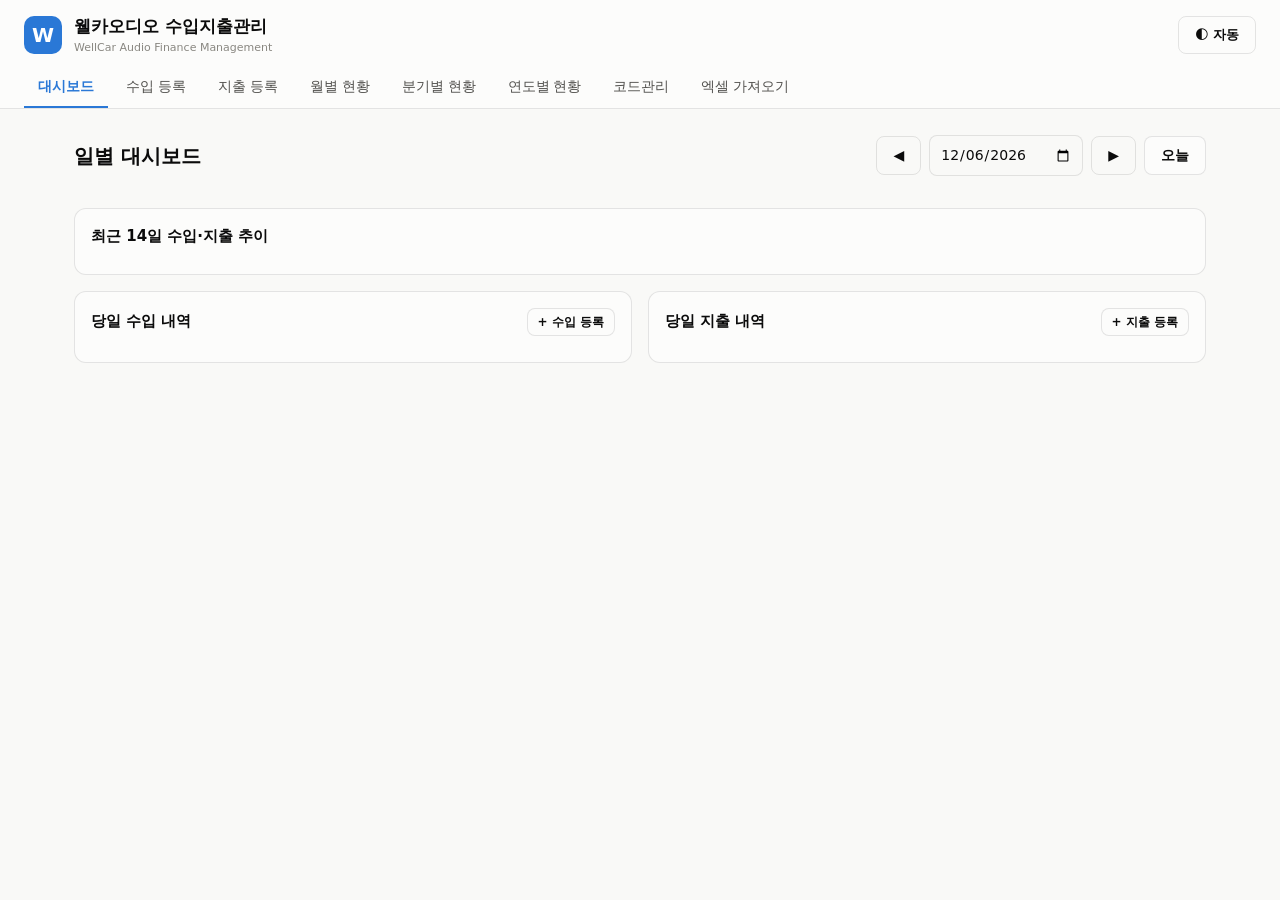
==== static/index.html @ 8e07514e "엑셀 마이그레이션 기능과 다크모드 토글 추가 - 엑셀 가져오기 탭: 기존 경영관리 엑셀(.xlsm/.xlsx) 업로드 시 매출집계/지출집계   형식 시트의 내역을 브라우저에서 직접" ====
<!DOCTYPE html>
<html lang="ko">
<head>
<meta charset="utf-8">
<meta name="viewport" content="width=device-width, initial-scale=1">
<title>웰카오디오 수입지출관리시스템</title>
<link rel="icon" href="data:image/svg+xml,%3Csvg xmlns='http://www.w3.org/2000/svg' viewBox='0 0 32 32'%3E%3Crect width='32' height='32' rx='8' fill='%232a78d6'/%3E%3Ctext x='16' y='23' font-size='19' font-weight='800' font-family='sans-serif' fill='white' text-anchor='middle'%3EW%3C/text%3E%3C/svg%3E">
<link rel="stylesheet" href="css/style.css">
</head>
<body>
<header class="topbar">
  <div class="brand">
    <span class="brand-mark">W</span>
    <div>
      <h1>웰카오디오 수입지출관리</h1>
      <p class="brand-sub">WellCar Audio Finance Management</p>
    </div>
    <button class="btn ghost theme-btn" id="themeToggle" title="화면 모드 전환">🌓 자동</button>
  </div>
  <nav class="tabs" id="mainTabs">
    <button data-view="dashboard" class="tab active">대시보드</button>
    <button data-view="income" class="tab">수입 등록</button>
    <button data-view="expense" class="tab">지출 등록</button>
    <button data-view="monthly" class="tab">월별 현황</button>
    <button data-view="quarterly" class="tab">분기별 현황</button>
    <button data-view="yearly" class="tab">연도별 현황</button>
    <button data-view="codes" class="tab">코드관리</button>
    <button data-view="import" class="tab">엑셀 가져오기</button>
  </nav>
</header>

<main id="app">

  <!-- ================= 일별 대시보드 ================= -->
  <section id="view-dashboard" class="view">
    <div class="view-head">
      <h2>일별 대시보드</h2>
      <div class="filters">
        <button class="btn ghost" id="dashPrev">◀</button>
        <input type="date" id="dashDate" class="input">
        <button class="btn ghost" id="dashNext">▶</button>
        <button class="btn" id="dashToday">오늘</button>
      </div>
    </div>

    <div class="tiles" id="dashTiles"></div>

    <div class="card">
      <div class="card-head"><h3>최근 14일 수입·지출 추이</h3></div>
      <div id="dashChart" class="chart-box"></div>
    </div>

    <div class="grid-2">
      <div class="card">
        <div class="card-head">
          <h3>당일 수입 내역 <span class="count-badge" id="dashIncCount"></span></h3>
          <button class="btn small" id="dashAddIncome">+ 수입 등록</button>
        </div>
        <div class="table-wrap" id="dashIncomeList"></div>
      </div>
      <div class="card">
        <div class="card-head">
          <h3>당일 지출 내역 <span class="count-badge" id="dashExpCount"></span></h3>
          <button class="btn small" id="dashAddExpense">+ 지출 등록</button>
        </div>
        <div class="table-wrap" id="dashExpenseList"></div>
      </div>
    </div>
  </section>

  <!-- ================= 수입 등록 ================= -->
  <section id="view-income" class="view" hidden>
    <div class="view-head"><h2 id="incomeFormTitle">수입 등록</h2></div>
    <div class="grid-form">
      <div class="card">
        <form id="incomeForm" class="entry-form">
          <input type="hidden" id="incId">
          <div class="form-grid">
            <label>영업일자 *<input type="date" id="incDate" required></label>
            <label>요일<input type="text" id="incWeekday" readonly class="ro"></label>
            <label>매출유형 *<select id="incType" required></select></label>
            <label>매출구분<select id="incCategory"></select></label>
            <label>차량제조사<select id="incManufacturer"></select></label>
            <label>제품모델<input type="text" id="incModel" placeholder="예: FCIC"></label>
            <label>거래처명<input type="text" id="incClient" list="clientList" placeholder="선택 또는 직접입력"></label>
            <label>거래통화<select id="incCurrency"></select></label>
            <label>CNY 기준환율<input type="number" id="incRate" step="0.01" value="1"></label>
            <label>수량<input type="number" id="incQty" step="1" value="1"></label>
            <label>단가<input type="number" id="incUnitPrice" step="1" value="0"></label>
            <label>매출액 (KRW)<input type="number" id="incAmount" step="1" class="ro-calc"></label>
            <label>결제유형<select id="incPayment"></select></label>
            <label>세금계산서<select id="incTaxInvoice"><option value="N">N</option><option value="Y">Y</option></select></label>
            <label>부가세<input type="number" id="incVat" step="1" class="ro-calc"></label>
            <label>순매출액<input type="number" id="incNet" step="1" readonly class="ro"></label>
            <label>계좌<select id="incAccount"></select></label>
            <label class="span-2">적요<input type="text" id="incMemo" placeholder="메모"></label>
          </div>
          <p class="form-hint">결제유형이 '카드'이거나 세금계산서 Y이면 부가세(매출액×10/110)가 자동 계산됩니다. CNY 선택 시 매출액 = 수량×단가×환율.</p>
          <div class="form-actions">
            <button type="submit" class="btn primary" id="incSubmit">등록</button>
            <button type="button" class="btn ghost" id="incReset">초기화</button>
          </div>
        </form>
      </div>
      <div class="card">
        <div class="card-head">
          <h3>최근 수입 내역</h3>
          <input type="search" id="incSearch" class="input" placeholder="거래처/적요 검색">
        </div>
        <div class="table-wrap tall" id="incomeList"></div>
      </div>
    </div>
  </section>

  <!-- ================= 지출 등록 ================= -->
  <section id="view-expense" class="view" hidden>
    <div class="view-head"><h2 id="expenseFormTitle">지출 등록</h2></div>
    <div class="grid-form">
      <div class="card">
        <form id="expenseForm" class="entry-form">
          <input type="hidden" id="expId">
          <div class="form-grid">
            <label>영업일자 *<input type="date" id="expDate" required></label>
            <label>요일<input type="text" id="expWeekday" readonly class="ro"></label>
            <label>지출유형 *<select id="expType" required></select></label>
            <label>거래품목<select id="expItem"></select></label>
            <label>결제유형<select id="expPayment"></select></label>
            <label>거래처명<input type="text" id="expClient" list="clientList" placeholder="선택 또는 직접입력"></label>
            <label>거래통화<select id="expCurrency"></select></label>
            <label>CNY 기준환율<input type="number" id="expRate" step="0.01" value="1"></label>
            <label>수량<input type="number" id="expQty" step="1" value="1"></label>
            <label>단가<input type="number" id="expUnitPrice" step="1" value="0"></label>
            <label>지출금액 (KRW)<input type="number" id="expAmount" step="1" class="ro-calc"></label>
            <label class="span-2">적요<input type="text" id="expMemo" placeholder="메모"></label>
          </div>
          <p class="form-hint">CNY 선택 시 지출금액 = 수량×단가×환율로 자동 계산됩니다.</p>
          <div class="form-actions">
            <button type="submit" class="btn primary" id="expSubmit">등록</button>
            <button type="button" class="btn ghost" id="expReset">초기화</button>
          </div>
        </form>
      </div>
      <div class="card">
        <div class="card-head">
          <h3>최근 지출 내역</h3>
          <input type="search" id="expSearch" class="input" placeholder="거래처/적요 검색">
        </div>
        <div class="table-wrap tall" id="expenseList"></div>
      </div>
    </div>
  </section>

  <!-- ================= 월별 현황 ================= -->
  <section id="view-monthly" class="view" hidden>
    <div class="view-head">
      <h2>월별 현황</h2>
      <div class="filters">
        <select id="monYear" class="input"></select>
        <select id="monMonth" class="input"></select>
      </div>
    </div>
    <div class="tiles" id="monTiles"></div>
    <div class="card">
      <div class="card-head"><h3>일자별 수입·지출</h3></div>
      <div id="monChart" class="chart-box"></div>
    </div>
    <div class="grid-2">
      <div class="card">
        <div class="card-head"><h3>매출구분별 수입</h3></div>
        <div id="monIncBreak"></div>
      </div>
      <div class="card">
        <div class="card-head"><h3>지출유형별 지출</h3></div>
        <div id="monExpBreak"></div>
      </div>
    </div>
    <div class="card">
      <div class="card-head"><h3>일자별 상세 테이블</h3></div>
      <div class="table-wrap" id="monTable"></div>
    </div>
  </section>

  <!-- ================= 분기별 현황 ================= -->
  <section id="view-quarterly" class="view" hidden>
    <div class="view-head">
      <h2>분기별 현황</h2>
      <div class="filters">
        <select id="qtrYear" class="input"></select>
        <select id="qtrQuarter" class="input">
          <option value="1">1분기 (1~3월)</option>
          <option value="2">2분기 (4~6월)</option>
          <option value="3">3분기 (7~9월)</option>
          <option value="4">4분기 (10~12월)</option>
        </select>
      </div>
    </div>
    <div class="tiles" id="qtrTiles"></div>
    <div class="card">
      <div class="card-head"><h3>월별 수입·지출</h3></div>
      <div id="qtrChart" class="chart-box"></div>
    </div>
    <div class="grid-2">
      <div class="card">
        <div class="card-head"><h3>매출구분별 수입</h3></div>
        <div id="qtrIncBreak"></div>
      </div>
      <div class="card">
        <div class="card-head"><h3>지출유형별 지출</h3></div>
        <div id="qtrExpBreak"></div>
      </div>
    </div>
    <div class="card">
      <div class="card-head"><h3>월별 상세 테이블</h3></div>
      <div class="table-wrap" id="qtrTable"></div>
    </div>
  </section>

  <!-- ================= 연도별 현황 ================= -->
  <section id="view-yearly" class="view" hidden>
    <div class="view-head">
      <h2>연도별 현황</h2>
      <div class="filters">
        <select id="yrYear" class="input"></select>
      </div>
    </div>
    <div class="tiles" id="yrTiles"></div>
    <div class="card">
      <div class="card-head"><h3>월별 수입·지출</h3></div>
      <div id="yrChart" class="chart-box"></div>
    </div>
    <div class="grid-2">
      <div class="card">
        <div class="card-head"><h3>매출구분별 수입</h3></div>
        <div id="yrIncBreak"></div>
      </div>
      <div class="card">
        <div class="card-head"><h3>거래처별 수입 TOP 10</h3></div>
        <div id="yrClientBreak"></div>
      </div>
    </div>
    <div class="card">
      <div class="card-head"><h3>월별 손익 테이블</h3></div>
      <div class="table-wrap" id="yrTable"></div>
    </div>
  </section>

  <!-- ================= 코드관리 ================= -->
  <section id="view-codes" class="view" hidden>
    <div class="view-head"><h2>코드관리</h2></div>
    <p class="form-hint">수입/지출 등록 화면의 드랍다운 항목을 관리합니다. 매출구분·거래품목은 상위 유형별로 관리됩니다.</p>
    <div id="codesArea" class="codes-grid"></div>
  </section>

  <!-- ================= 엑셀 가져오기 ================= -->
  <section id="view-import" class="view" hidden>
    <div class="view-head"><h2>엑셀 가져오기 (마이그레이션)</h2></div>
    <div class="card">
      <p class="form-hint" style="margin-top:0">
        기존에 관리하던 엑셀 경영관리 파일(<b>.xlsm / .xlsx</b>)을 업로드하면
        <b>매출집계</b>·<b>지출집계</b> 시트의 내역을 읽어 DB로 이관합니다.
        같은 파일을 다시 올려도 이미 등록된 내역은 건너뛰므로 안심하고 재실행할 수 있습니다.
        파일에 새로 등장하는 매출구분·거래품목·거래처 등의 코드는 코드관리에 자동 추가됩니다.
      </p>
      <div class="import-drop" id="importDrop">
        <input type="file" id="importFile" accept=".xlsx,.xlsm" hidden>
        <p><b>여기에 엑셀 파일을 끌어다 놓거나</b></p>
        <button class="btn primary" id="importBrowse">파일 선택</button>
        <p class="form-hint" id="importFileName"></p>
      </div>
      <div id="importPreview" hidden>
        <h3>파일 분석 결과</h3>
        <div id="importSummary"></div>
        <div class="form-actions">
          <button class="btn primary" id="importCommit">DB에 저장 (마이그레이션 실행)</button>
          <button class="btn ghost" id="importCancel">취소</button>
        </div>
      </div>
      <div id="importResult" hidden></div>
    </div>
  </section>

</main>

<datalist id="clientList"></datalist>
<div id="tooltip" class="tooltip" hidden></div>
<div id="toast" class="toast" hidden></div>

<script src="js/xlsx_import.js"></script>
<script src="js/charts.js"></script>
<script src="js/app.js"></script>
</body>
</html>
---- static/css/style.css ----
/* 웰카오디오 수입지출관리시스템 */
:root {
  color-scheme: light;
  --surface-1: #fcfcfb;
  --page: #f9f9f7;
  --text-primary: #0b0b0b;
  --text-secondary: #52514e;
  --text-muted: #898781;
  --grid-line: #e1e0d9;
  --baseline: #c3c2b7;
  --border: rgba(11, 11, 11, 0.10);
  --series-income: #2a78d6;   /* 수입: blue (slot 1) */
  --series-expense: #eb6834;  /* 지출: orange (slot 6) */
  --series-profit: #008300;   /* 순익: green (slot 2) */
  --delta-good: #006300;
  --delta-bad: #d03b3b;
  --accent: #2a78d6;
  --accent-soft: rgba(42, 120, 214, 0.10);
}
@media (prefers-color-scheme: dark) {
  :root:where(:not([data-theme="light"])) {
    color-scheme: dark;
    --surface-1: #1a1a19;
    --page: #0d0d0d;
    --text-primary: #ffffff;
    --text-secondary: #c3c2b7;
    --text-muted: #898781;
    --grid-line: #2c2c2a;
    --baseline: #383835;
    --border: rgba(255, 255, 255, 0.10);
    --series-income: #3987e5;
    --series-expense: #d95926;
    --series-profit: #008300;
    --delta-good: #0ca30c;
    --delta-bad: #e66767;
    --accent: #3987e5;
    --accent-soft: rgba(57, 135, 229, 0.16);
  }
}
/* 수동 다크 모드 (토글 버튼) — OS 설정과 무관하게 우선 적용 */
:root[data-theme="dark"] {
  color-scheme: dark;
  --surface-1: #1a1a19;
  --page: #0d0d0d;
  --text-primary: #ffffff;
  --text-secondary: #c3c2b7;
  --text-muted: #898781;
  --grid-line: #2c2c2a;
  --baseline: #383835;
  --border: rgba(255, 255, 255, 0.10);
  --series-income: #3987e5;
  --series-expense: #d95926;
  --series-profit: #008300;
  --delta-good: #0ca30c;
  --delta-bad: #e66767;
  --accent: #3987e5;
  --accent-soft: rgba(57, 135, 229, 0.16);
}

* { box-sizing: border-box; }
html, body { margin: 0; padding: 0; }
body {
  font-family: system-ui, -apple-system, "Segoe UI", "Malgun Gothic", sans-serif;
  background: var(--page);
  color: var(--text-primary);
  font-size: 14px;
  line-height: 1.5;
}

/* ---------------- top bar ---------------- */
.topbar {
  background: var(--surface-1);
  border-bottom: 1px solid var(--border);
  padding: 14px 24px 0;
  position: sticky; top: 0; z-index: 20;
}
.brand { display: flex; align-items: center; gap: 12px; margin-bottom: 12px; }
.brand-mark {
  width: 38px; height: 38px; border-radius: 10px;
  background: var(--accent); color: #fff;
  display: flex; align-items: center; justify-content: center;
  font-weight: 800; font-size: 20px;
}
.brand h1 { font-size: 17px; margin: 0; }
.brand-sub { margin: 0; font-size: 11px; color: var(--text-muted); }
.tabs { display: flex; gap: 4px; flex-wrap: wrap; }
.tab {
  border: none; background: none; padding: 10px 14px;
  font-size: 14px; color: var(--text-secondary); cursor: pointer;
  border-bottom: 2px solid transparent; font-weight: 500;
}
.tab:hover { color: var(--text-primary); background: var(--accent-soft); border-radius: 8px 8px 0 0; }
.tab.active { color: var(--accent); border-bottom-color: var(--accent); font-weight: 700; }

main { max-width: 1180px; margin: 0 auto; padding: 20px 24px 60px; }
.view-head {
  display: flex; justify-content: space-between; align-items: center;
  flex-wrap: wrap; gap: 10px; margin: 6px 0 16px;
}
.view-head h2 { margin: 0; font-size: 20px; }
.filters { display: flex; gap: 8px; align-items: center; flex-wrap: wrap; }

/* ---------------- cards, tiles ---------------- */
.card {
  background: var(--surface-1); border: 1px solid var(--border);
  border-radius: 12px; padding: 16px; margin-bottom: 16px;
}
.card-head {
  display: flex; justify-content: space-between; align-items: center;
  gap: 10px; margin-bottom: 10px; flex-wrap: wrap;
}
.card-head h3 { margin: 0; font-size: 15px; }
.count-badge { font-size: 12px; color: var(--text-muted); font-weight: 400; }

.tiles {
  display: grid; grid-template-columns: repeat(auto-fill, minmax(170px, 1fr));
  gap: 10px; margin-bottom: 16px;
}
.tile {
  background: var(--surface-1); border: 1px solid var(--border);
  border-radius: 12px; padding: 12px 14px;
}
.tile .t-label { font-size: 12px; color: var(--text-secondary); margin-bottom: 4px; }
.tile .t-value { font-size: 20px; font-weight: 700; }
.tile .t-sub { font-size: 12px; color: var(--text-muted); margin-top: 2px; }
.tile .t-sub .up { color: var(--delta-good); font-weight: 600; }
.tile .t-sub .down { color: var(--delta-bad); font-weight: 600; }
.tile.acc-income { border-top: 3px solid var(--series-income); }
.tile.acc-expense { border-top: 3px solid var(--series-expense); }
.tile.acc-profit { border-top: 3px solid var(--series-profit); }

.grid-2 { display: grid; grid-template-columns: 1fr 1fr; gap: 16px; }
.grid-form { display: grid; grid-template-columns: 5fr 4fr; gap: 16px; align-items: start; }
@media (max-width: 900px) { .grid-2, .grid-form { grid-template-columns: 1fr; } }

/* ---------------- forms ---------------- */
.form-grid { display: grid; grid-template-columns: 1fr 1fr; gap: 10px 14px; }
.form-grid label { display: flex; flex-direction: column; gap: 4px; font-size: 12px; color: var(--text-secondary); font-weight: 600; }
.form-grid .span-2 { grid-column: span 2; }
.form-grid input, .form-grid select, .input {
  font: inherit; padding: 8px 10px; border: 1px solid var(--border);
  border-radius: 8px; background: var(--page); color: var(--text-primary);
  min-width: 0;
}
.form-grid input:focus, .form-grid select:focus, .input:focus {
  outline: 2px solid var(--accent); outline-offset: -1px;
}
.form-grid input.ro { background: var(--grid-line); color: var(--text-secondary); }
.form-hint { font-size: 12px; color: var(--text-muted); margin: 10px 0; }
.form-actions { display: flex; gap: 8px; margin-top: 8px; }

.btn {
  font: inherit; padding: 8px 16px; border-radius: 8px; cursor: pointer;
  border: 1px solid var(--border); background: var(--surface-1); color: var(--text-primary);
  font-weight: 600;
}
.btn:hover { background: var(--accent-soft); }
.btn.primary { background: var(--accent); border-color: var(--accent); color: #fff; }
.btn.primary:hover { filter: brightness(1.08); }
.btn.ghost { background: none; }
.btn.small { padding: 4px 10px; font-size: 12px; }
.btn.danger-text { color: var(--delta-bad); }

/* ---------------- tables ---------------- */
.table-wrap { overflow-x: auto; }
.table-wrap.tall { max-height: 620px; overflow-y: auto; }
table.data {
  width: 100%; border-collapse: collapse; font-size: 13px;
}
table.data th {
  text-align: left; font-size: 12px; color: var(--text-muted); font-weight: 600;
  padding: 6px 8px; border-bottom: 1px solid var(--baseline);
  position: sticky; top: 0; background: var(--surface-1); white-space: nowrap;
}
table.data td { padding: 6px 8px; border-bottom: 1px solid var(--grid-line); white-space: nowrap; }
table.data td.num, table.data th.num { text-align: right; font-variant-numeric: tabular-nums; }
table.data tr.total-row td { font-weight: 700; border-top: 2px solid var(--baseline); }
table.data td.pos { color: var(--delta-good); }
table.data td.neg { color: var(--delta-bad); }
.empty-msg { color: var(--text-muted); text-align: center; padding: 24px 0; font-size: 13px; }
.row-actions { display: flex; gap: 4px; }
.icon-btn {
  border: none; background: none; cursor: pointer; font-size: 12px;
  color: var(--text-secondary); padding: 2px 6px; border-radius: 6px;
}
.icon-btn:hover { background: var(--accent-soft); color: var(--accent); }
.icon-btn.del:hover { color: var(--delta-bad); background: rgba(208, 59, 59, 0.10); }

/* ---------------- charts ---------------- */
.chart-box { width: 100%; }
.chart-box svg { display: block; width: 100%; height: auto; }
.legend { display: flex; gap: 16px; margin: 4px 0 8px; font-size: 12px; color: var(--text-secondary); }
.legend .key { display: inline-flex; align-items: center; gap: 6px; }
.legend .swatch { width: 10px; height: 10px; border-radius: 3px; display: inline-block; }

.tooltip {
  position: fixed; z-index: 50; pointer-events: none;
  background: var(--surface-1); border: 1px solid var(--border);
  border-radius: 8px; padding: 8px 10px; font-size: 12px;
  box-shadow: 0 4px 14px rgba(0,0,0,0.18); min-width: 130px;
}
.tooltip .tt-title { font-weight: 700; margin-bottom: 4px; }
.tooltip .tt-row { display: flex; justify-content: space-between; gap: 12px; }
.tooltip .tt-row .v { font-variant-numeric: tabular-nums; font-weight: 600; }

/* breakdown horizontal bars */
.hbar-row { display: grid; grid-template-columns: 110px 1fr 90px; gap: 8px; align-items: center; padding: 3px 0; font-size: 13px; }
.hbar-row .hb-name { overflow: hidden; text-overflow: ellipsis; white-space: nowrap; color: var(--text-secondary); }
.hbar-row .hb-track { display: block; background: var(--grid-line); border-radius: 4px; height: 14px; overflow: hidden; }
.hbar-row .hb-fill { display: block; height: 100%; border-radius: 4px 0 0 4px; min-width: 2px; }
.hbar-row .hb-val { text-align: right; font-variant-numeric: tabular-nums; }

/* ---------------- codes ---------------- */
.codes-grid { display: grid; grid-template-columns: repeat(auto-fill, minmax(320px, 1fr)); gap: 16px; }
.code-card h3 { margin: 0 0 4px; font-size: 14px; }
.code-card .code-sub { font-size: 12px; color: var(--text-muted); margin-bottom: 8px; }
.code-list { display: flex; flex-wrap: wrap; gap: 6px; margin-bottom: 10px; }
.code-chip {
  display: inline-flex; align-items: center; gap: 4px;
  background: var(--accent-soft); border-radius: 14px; padding: 3px 6px 3px 10px; font-size: 12px;
}
.code-chip button { border: none; background: none; cursor: pointer; color: var(--text-muted); font-size: 12px; padding: 0 4px; }
.code-chip button:hover { color: var(--delta-bad); }
.code-add { display: flex; gap: 6px; }
.code-add input, .code-add select { flex: 1; }
.code-parent-block { margin-bottom: 12px; padding-bottom: 8px; border-bottom: 1px dashed var(--grid-line); }
.code-parent-block:last-child { border-bottom: none; }
.code-parent-label { font-size: 12px; font-weight: 700; color: var(--text-secondary); margin-bottom: 4px; }

/* ---------------- theme toggle ---------------- */
.brand { position: relative; }
.theme-btn { margin-left: auto; font-size: 13px; white-space: nowrap; }
.topbar .brand { justify-content: flex-start; }
.brand > div { margin-right: auto; }

/* ---------------- excel import ---------------- */
.import-drop {
  border: 2px dashed var(--baseline); border-radius: 12px;
  padding: 28px; text-align: center; margin: 12px 0;
  transition: border-color .15s, background .15s;
}
.import-drop.dragover { border-color: var(--accent); background: var(--accent-soft); }
.import-drop p { margin: 6px 0; }
.import-stats { display: flex; gap: 16px; flex-wrap: wrap; margin: 10px 0; }
.import-stat {
  background: var(--page); border: 1px solid var(--border); border-radius: 10px;
  padding: 8px 14px; font-size: 13px;
}
.import-stat b { font-size: 16px; }
.import-result-box {
  background: var(--accent-soft); border: 1px solid var(--border); border-radius: 10px;
  padding: 12px 16px; margin-top: 12px; font-size: 13px;
}

/* ---------------- toast ---------------- */
.toast {
  position: fixed; bottom: 24px; left: 50%; transform: translateX(-50%);
  background: var(--text-primary); color: var(--page);
  padding: 10px 20px; border-radius: 10px; font-size: 13px; z-index: 100;
  box-shadow: 0 6px 18px rgba(0,0,0,0.25);
}
.toast.error { background: var(--delta-bad); color: #fff; }
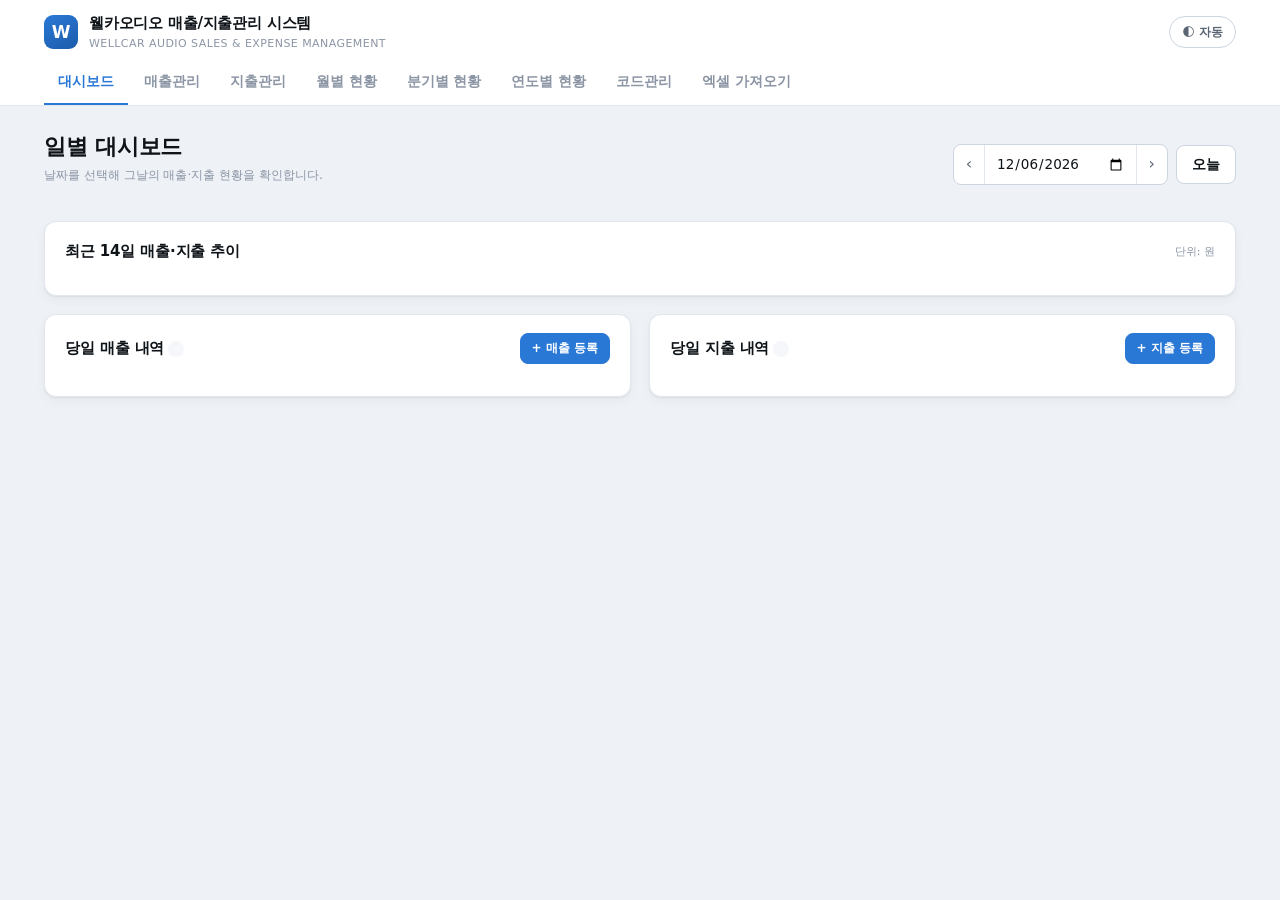
==== commit af7dbdbd: "용어를 매출/지출로 통일하고 UI/UX 전면 정리 - 시스템 이름을 '웰카오디오 매출/지출관리 시스템'으로 변경 - 탭 '수입 등록'→'매출관리', '지출 등록'→'지출관리'로 변" ====
--- a/static/index.html
+++ b/static/index.html
@@ -3,24 +3,26 @@
 <head>
 <meta charset="utf-8">
 <meta name="viewport" content="width=device-width, initial-scale=1">
-<title>웰카오디오 수입지출관리시스템</title>
+<title>웰카오디오 매출/지출관리 시스템</title>
 <link rel="icon" href="data:image/svg+xml,%3Csvg xmlns='http://www.w3.org/2000/svg' viewBox='0 0 32 32'%3E%3Crect width='32' height='32' rx='8' fill='%232a78d6'/%3E%3Ctext x='16' y='23' font-size='19' font-weight='800' font-family='sans-serif' fill='white' text-anchor='middle'%3EW%3C/text%3E%3C/svg%3E">
 <link rel="stylesheet" href="css/style.css">
 </head>
 <body>
 <header class="topbar">
-  <div class="brand">
-    <span class="brand-mark">W</span>
-    <div>
-      <h1>웰카오디오 수입지출관리</h1>
-      <p class="brand-sub">WellCar Audio Finance Management</p>
-    </div>
-    <button class="btn ghost theme-btn" id="themeToggle" title="화면 모드 전환">🌓 자동</button>
+  <div class="topbar-inner">
+    <div class="brand">
+      <span class="brand-mark">W</span>
+      <span class="brand-text">
+        <span class="brand-name">웰카오디오 매출/지출관리 시스템</span>
+        <span class="brand-sub">WellCar Audio Sales &amp; Expense Management</span>
+      </span>
+    </div>
+    <button class="theme-btn" id="themeToggle" title="화면 모드 전환" aria-label="화면 모드 전환">🌓 자동</button>
   </div>
-  <nav class="tabs" id="mainTabs">
+  <nav class="tabs" id="mainTabs" aria-label="주요 메뉴">
     <button data-view="dashboard" class="tab active">대시보드</button>
-    <button data-view="income" class="tab">수입 등록</button>
-    <button data-view="expense" class="tab">지출 등록</button>
+    <button data-view="income" class="tab">매출관리</button>
+    <button data-view="expense" class="tab">지출관리</button>
     <button data-view="monthly" class="tab">월별 현황</button>
     <button data-view="quarterly" class="tab">분기별 현황</button>
     <button data-view="yearly" class="tab">연도별 현황</button>
@@ -34,68 +36,106 @@
   <!-- ================= 일별 대시보드 ================= -->
   <section id="view-dashboard" class="view">
     <div class="view-head">
-      <h2>일별 대시보드</h2>
+      <div class="view-title">
+        <h2>일별 대시보드</h2>
+        <p class="view-sub" id="dashSubtitle">날짜를 선택해 그날의 매출·지출 현황을 확인합니다.</p>
+      </div>
       <div class="filters">
-        <button class="btn ghost" id="dashPrev">◀</button>
-        <input type="date" id="dashDate" class="input">
-        <button class="btn ghost" id="dashNext">▶</button>
+        <div class="date-stepper">
+          <button class="step-btn" id="dashPrev" aria-label="이전 날짜">‹</button>
+          <input type="date" id="dashDate" class="input" aria-label="조회 날짜">
+          <button class="step-btn" id="dashNext" aria-label="다음 날짜">›</button>
+        </div>
         <button class="btn" id="dashToday">오늘</button>
       </div>
     </div>
 
-    <div class="tiles" id="dashTiles"></div>
-
-    <div class="card">
-      <div class="card-head"><h3>최근 14일 수입·지출 추이</h3></div>
+    <div id="dashTiles"></div>
+
+    <div class="card">
+      <div class="card-head">
+        <h3>최근 14일 매출·지출 추이</h3>
+        <span class="card-meta">단위: 원</span>
+      </div>
       <div id="dashChart" class="chart-box"></div>
     </div>
 
     <div class="grid-2">
       <div class="card">
         <div class="card-head">
-          <h3>당일 수입 내역 <span class="count-badge" id="dashIncCount"></span></h3>
-          <button class="btn small" id="dashAddIncome">+ 수입 등록</button>
+          <h3>당일 매출 내역 <span class="count-badge" id="dashIncCount"></span></h3>
+          <button class="btn small primary" id="dashAddIncome">+ 매출 등록</button>
         </div>
         <div class="table-wrap" id="dashIncomeList"></div>
       </div>
       <div class="card">
         <div class="card-head">
           <h3>당일 지출 내역 <span class="count-badge" id="dashExpCount"></span></h3>
-          <button class="btn small" id="dashAddExpense">+ 지출 등록</button>
+          <button class="btn small primary" id="dashAddExpense">+ 지출 등록</button>
         </div>
         <div class="table-wrap" id="dashExpenseList"></div>
       </div>
     </div>
   </section>
 
-  <!-- ================= 수입 등록 ================= -->
+  <!-- ================= 매출관리 ================= -->
   <section id="view-income" class="view" hidden>
-    <div class="view-head"><h2 id="incomeFormTitle">수입 등록</h2></div>
+    <div class="view-head">
+      <div class="view-title">
+        <h2>매출관리</h2>
+        <p class="view-sub">매출을 건별로 등록하고 최근 내역을 확인·수정합니다.</p>
+      </div>
+    </div>
     <div class="grid-form">
       <div class="card">
+        <div class="card-head"><h3 id="incomeFormTitle">매출 등록</h3></div>
         <form id="incomeForm" class="entry-form">
           <input type="hidden" id="incId">
-          <div class="form-grid">
-            <label>영업일자 *<input type="date" id="incDate" required></label>
-            <label>요일<input type="text" id="incWeekday" readonly class="ro"></label>
-            <label>매출유형 *<select id="incType" required></select></label>
-            <label>매출구분<select id="incCategory"></select></label>
-            <label>차량제조사<select id="incManufacturer"></select></label>
-            <label>제품모델<input type="text" id="incModel" placeholder="예: FCIC"></label>
-            <label>거래처명<input type="text" id="incClient" list="clientList" placeholder="선택 또는 직접입력"></label>
-            <label>거래통화<select id="incCurrency"></select></label>
-            <label>CNY 기준환율<input type="number" id="incRate" step="0.01" value="1"></label>
-            <label>수량<input type="number" id="incQty" step="1" value="1"></label>
-            <label>단가<input type="number" id="incUnitPrice" step="1" value="0"></label>
-            <label>매출액 (KRW)<input type="number" id="incAmount" step="1" class="ro-calc"></label>
-            <label>결제유형<select id="incPayment"></select></label>
-            <label>세금계산서<select id="incTaxInvoice"><option value="N">N</option><option value="Y">Y</option></select></label>
-            <label>부가세<input type="number" id="incVat" step="1" class="ro-calc"></label>
-            <label>순매출액<input type="number" id="incNet" step="1" readonly class="ro"></label>
-            <label>계좌<select id="incAccount"></select></label>
-            <label class="span-2">적요<input type="text" id="incMemo" placeholder="메모"></label>
-          </div>
-          <p class="form-hint">결제유형이 '카드'이거나 세금계산서 Y이면 부가세(매출액×10/110)가 자동 계산됩니다. CNY 선택 시 매출액 = 수량×단가×환율.</p>
+
+          <fieldset class="form-section">
+            <legend>거래 정보</legend>
+            <div class="form-grid">
+              <label><span class="lbl">영업일자 <em>*</em></span><input type="date" id="incDate" required></label>
+              <label><span class="lbl">요일</span><input type="text" id="incWeekday" readonly class="ro" tabindex="-1"></label>
+              <label><span class="lbl">매출유형 <em>*</em></span><select id="incType" required></select></label>
+              <label><span class="lbl">매출구분</span><select id="incCategory"></select></label>
+              <label><span class="lbl">차량제조사</span><select id="incManufacturer"></select></label>
+              <label><span class="lbl">제품모델</span><input type="text" id="incModel" placeholder="예: FCIC"></label>
+              <label class="span-2"><span class="lbl">거래처명</span><input type="text" id="incClient" list="clientList" placeholder="선택하거나 직접 입력"></label>
+            </div>
+          </fieldset>
+
+          <fieldset class="form-section">
+            <legend>금액</legend>
+            <div class="form-grid">
+              <label><span class="lbl">거래통화</span><select id="incCurrency"></select></label>
+              <label><span class="lbl">CNY 기준환율</span><input type="number" id="incRate" step="0.01" value="1"></label>
+              <label><span class="lbl">수량</span><input type="number" id="incQty" step="1" value="1"></label>
+              <label><span class="lbl">단가</span><input type="number" id="incUnitPrice" step="1" value="0"></label>
+              <label class="span-2 field-strong"><span class="lbl">매출액 (KRW) <em>*</em></span><input type="number" id="incAmount" step="1"></label>
+            </div>
+            <p class="form-hint">CNY 선택 시 <b>매출액 = 수량 × 단가 × 기준환율</b>로 자동 계산됩니다.</p>
+          </fieldset>
+
+          <fieldset class="form-section">
+            <legend>결제 · 정산</legend>
+            <div class="form-grid">
+              <label><span class="lbl">결제유형</span><select id="incPayment"></select></label>
+              <label><span class="lbl">세금계산서</span><select id="incTaxInvoice"><option value="N">N</option><option value="Y">Y</option></select></label>
+              <label><span class="lbl">부가세</span><input type="number" id="incVat" step="1"></label>
+              <label><span class="lbl">순매출액</span><input type="number" id="incNet" step="1" readonly class="ro" tabindex="-1"></label>
+              <label class="span-2"><span class="lbl">계좌</span><select id="incAccount"></select></label>
+            </div>
+            <p class="form-hint">결제유형이 <b>카드</b>이거나 세금계산서가 <b>Y</b>이면 부가세(매출액 × 10/110)가 자동 계산됩니다.</p>
+          </fieldset>
+
+          <fieldset class="form-section">
+            <legend>메모</legend>
+            <div class="form-grid">
+              <label class="span-2"><span class="lbl">적요</span><input type="text" id="incMemo" placeholder="차종, 작업 내용 등"></label>
+            </div>
+          </fieldset>
+
           <div class="form-actions">
             <button type="submit" class="btn primary" id="incSubmit">등록</button>
             <button type="button" class="btn ghost" id="incReset">초기화</button>
@@ -104,36 +144,59 @@
       </div>
       <div class="card">
         <div class="card-head">
-          <h3>최근 수입 내역</h3>
-          <input type="search" id="incSearch" class="input" placeholder="거래처/적요 검색">
+          <h3>최근 매출 내역</h3>
+          <input type="search" id="incSearch" class="input" placeholder="거래처 · 적요 검색">
         </div>
         <div class="table-wrap tall" id="incomeList"></div>
       </div>
     </div>
   </section>
 
-  <!-- ================= 지출 등록 ================= -->
+  <!-- ================= 지출관리 ================= -->
   <section id="view-expense" class="view" hidden>
-    <div class="view-head"><h2 id="expenseFormTitle">지출 등록</h2></div>
+    <div class="view-head">
+      <div class="view-title">
+        <h2>지출관리</h2>
+        <p class="view-sub">지출을 건별로 등록하고 최근 내역을 확인·수정합니다.</p>
+      </div>
+    </div>
     <div class="grid-form">
       <div class="card">
+        <div class="card-head"><h3 id="expenseFormTitle">지출 등록</h3></div>
         <form id="expenseForm" class="entry-form">
           <input type="hidden" id="expId">
-          <div class="form-grid">
-            <label>영업일자 *<input type="date" id="expDate" required></label>
-            <label>요일<input type="text" id="expWeekday" readonly class="ro"></label>
-            <label>지출유형 *<select id="expType" required></select></label>
-            <label>거래품목<select id="expItem"></select></label>
-            <label>결제유형<select id="expPayment"></select></label>
-            <label>거래처명<input type="text" id="expClient" list="clientList" placeholder="선택 또는 직접입력"></label>
-            <label>거래통화<select id="expCurrency"></select></label>
-            <label>CNY 기준환율<input type="number" id="expRate" step="0.01" value="1"></label>
-            <label>수량<input type="number" id="expQty" step="1" value="1"></label>
-            <label>단가<input type="number" id="expUnitPrice" step="1" value="0"></label>
-            <label>지출금액 (KRW)<input type="number" id="expAmount" step="1" class="ro-calc"></label>
-            <label class="span-2">적요<input type="text" id="expMemo" placeholder="메모"></label>
-          </div>
-          <p class="form-hint">CNY 선택 시 지출금액 = 수량×단가×환율로 자동 계산됩니다.</p>
+
+          <fieldset class="form-section">
+            <legend>거래 정보</legend>
+            <div class="form-grid">
+              <label><span class="lbl">영업일자 <em>*</em></span><input type="date" id="expDate" required></label>
+              <label><span class="lbl">요일</span><input type="text" id="expWeekday" readonly class="ro" tabindex="-1"></label>
+              <label><span class="lbl">지출유형 <em>*</em></span><select id="expType" required></select></label>
+              <label><span class="lbl">거래품목</span><select id="expItem"></select></label>
+              <label><span class="lbl">결제유형</span><select id="expPayment"></select></label>
+              <label><span class="lbl">거래처명</span><input type="text" id="expClient" list="clientList" placeholder="선택하거나 직접 입력"></label>
+            </div>
+          </fieldset>
+
+          <fieldset class="form-section">
+            <legend>금액</legend>
+            <div class="form-grid">
+              <label><span class="lbl">거래통화</span><select id="expCurrency"></select></label>
+              <label><span class="lbl">CNY 기준환율</span><input type="number" id="expRate" step="0.01" value="1"></label>
+              <label><span class="lbl">수량</span><input type="number" id="expQty" step="1" value="1"></label>
+              <label><span class="lbl">단가</span><input type="number" id="expUnitPrice" step="1" value="0"></label>
+              <label class="span-2 field-strong"><span class="lbl">지출금액 (KRW) <em>*</em></span><input type="number" id="expAmount" step="1"></label>
+            </div>
+            <p class="form-hint">CNY 선택 시 <b>지출금액 = 수량 × 단가 × 기준환율</b>로 자동 계산됩니다.</p>
+          </fieldset>
+
+          <fieldset class="form-section">
+            <legend>메모</legend>
+            <div class="form-grid">
+              <label class="span-2"><span class="lbl">적요</span><input type="text" id="expMemo" placeholder="용도, 비고 등"></label>
+            </div>
+          </fieldset>
+
           <div class="form-actions">
             <button type="submit" class="btn primary" id="expSubmit">등록</button>
             <button type="button" class="btn ghost" id="expReset">초기화</button>
@@ -143,7 +206,7 @@
       <div class="card">
         <div class="card-head">
           <h3>최근 지출 내역</h3>
-          <input type="search" id="expSearch" class="input" placeholder="거래처/적요 검색">
+          <input type="search" id="expSearch" class="input" placeholder="거래처 · 적요 검색">
         </div>
         <div class="table-wrap tall" id="expenseList"></div>
       </div>
@@ -153,20 +216,26 @@
   <!-- ================= 월별 현황 ================= -->
   <section id="view-monthly" class="view" hidden>
     <div class="view-head">
-      <h2>월별 현황</h2>
+      <div class="view-title">
+        <h2>월별 현황</h2>
+        <p class="view-sub">선택한 달의 일자별 매출·지출과 구성 분석입니다.</p>
+      </div>
       <div class="filters">
-        <select id="monYear" class="input"></select>
-        <select id="monMonth" class="input"></select>
-      </div>
-    </div>
-    <div class="tiles" id="monTiles"></div>
-    <div class="card">
-      <div class="card-head"><h3>일자별 수입·지출</h3></div>
+        <select id="monYear" class="input" aria-label="연도"></select>
+        <select id="monMonth" class="input" aria-label="월"></select>
+      </div>
+    </div>
+    <div id="monTiles"></div>
+    <div class="card">
+      <div class="card-head">
+        <h3>일자별 매출·지출</h3>
+        <span class="card-meta">단위: 원</span>
+      </div>
       <div id="monChart" class="chart-box"></div>
     </div>
     <div class="grid-2">
       <div class="card">
-        <div class="card-head"><h3>매출구분별 수입</h3></div>
+        <div class="card-head"><h3>매출구분별 매출</h3></div>
         <div id="monIncBreak"></div>
       </div>
       <div class="card">
@@ -175,7 +244,7 @@
       </div>
     </div>
     <div class="card">
-      <div class="card-head"><h3>일자별 상세 테이블</h3></div>
+      <div class="card-head"><h3>일자별 상세</h3></div>
       <div class="table-wrap" id="monTable"></div>
     </div>
   </section>
@@ -183,10 +252,13 @@
   <!-- ================= 분기별 현황 ================= -->
   <section id="view-quarterly" class="view" hidden>
     <div class="view-head">
-      <h2>분기별 현황</h2>
+      <div class="view-title">
+        <h2>분기별 현황</h2>
+        <p class="view-sub">분기 내 월별 실적과 전분기 대비 증감입니다.</p>
+      </div>
       <div class="filters">
-        <select id="qtrYear" class="input"></select>
-        <select id="qtrQuarter" class="input">
+        <select id="qtrYear" class="input" aria-label="연도"></select>
+        <select id="qtrQuarter" class="input" aria-label="분기">
           <option value="1">1분기 (1~3월)</option>
           <option value="2">2분기 (4~6월)</option>
           <option value="3">3분기 (7~9월)</option>
@@ -194,14 +266,17 @@
         </select>
       </div>
     </div>
-    <div class="tiles" id="qtrTiles"></div>
-    <div class="card">
-      <div class="card-head"><h3>월별 수입·지출</h3></div>
+    <div id="qtrTiles"></div>
+    <div class="card">
+      <div class="card-head">
+        <h3>월별 매출·지출</h3>
+        <span class="card-meta">단위: 원</span>
+      </div>
       <div id="qtrChart" class="chart-box"></div>
     </div>
     <div class="grid-2">
       <div class="card">
-        <div class="card-head"><h3>매출구분별 수입</h3></div>
+        <div class="card-head"><h3>매출구분별 매출</h3></div>
         <div id="qtrIncBreak"></div>
       </div>
       <div class="card">
@@ -210,7 +285,7 @@
       </div>
     </div>
     <div class="card">
-      <div class="card-head"><h3>월별 상세 테이블</h3></div>
+      <div class="card-head"><h3>월별 상세</h3></div>
       <div class="table-wrap" id="qtrTable"></div>
     </div>
   </section>
@@ -218,60 +293,75 @@
   <!-- ================= 연도별 현황 ================= -->
   <section id="view-yearly" class="view" hidden>
     <div class="view-head">
-      <h2>연도별 현황</h2>
+      <div class="view-title">
+        <h2>연도별 현황</h2>
+        <p class="view-sub">연간 누계 실적과 월별 손익 추이입니다.</p>
+      </div>
       <div class="filters">
-        <select id="yrYear" class="input"></select>
-      </div>
-    </div>
-    <div class="tiles" id="yrTiles"></div>
-    <div class="card">
-      <div class="card-head"><h3>월별 수입·지출</h3></div>
+        <select id="yrYear" class="input" aria-label="연도"></select>
+      </div>
+    </div>
+    <div id="yrTiles"></div>
+    <div class="card">
+      <div class="card-head">
+        <h3>월별 매출·지출</h3>
+        <span class="card-meta">단위: 원</span>
+      </div>
       <div id="yrChart" class="chart-box"></div>
     </div>
     <div class="grid-2">
       <div class="card">
-        <div class="card-head"><h3>매출구분별 수입</h3></div>
+        <div class="card-head"><h3>매출구분별 매출</h3></div>
         <div id="yrIncBreak"></div>
       </div>
       <div class="card">
-        <div class="card-head"><h3>거래처별 수입 TOP 10</h3></div>
+        <div class="card-head"><h3>거래처별 매출 TOP 10</h3></div>
         <div id="yrClientBreak"></div>
       </div>
     </div>
     <div class="card">
-      <div class="card-head"><h3>월별 손익 테이블</h3></div>
+      <div class="card-head"><h3>월별 손익</h3></div>
       <div class="table-wrap" id="yrTable"></div>
     </div>
   </section>
 
   <!-- ================= 코드관리 ================= -->
   <section id="view-codes" class="view" hidden>
-    <div class="view-head"><h2>코드관리</h2></div>
-    <p class="form-hint">수입/지출 등록 화면의 드랍다운 항목을 관리합니다. 매출구분·거래품목은 상위 유형별로 관리됩니다.</p>
+    <div class="view-head">
+      <div class="view-title">
+        <h2>코드관리</h2>
+        <p class="view-sub">매출·지출 등록 화면의 드랍다운 항목을 관리합니다. 매출구분과 거래품목은 상위 유형별로 구분됩니다.</p>
+      </div>
+    </div>
     <div id="codesArea" class="codes-grid"></div>
   </section>
 
   <!-- ================= 엑셀 가져오기 ================= -->
   <section id="view-import" class="view" hidden>
-    <div class="view-head"><h2>엑셀 가져오기 (마이그레이션)</h2></div>
-    <div class="card">
-      <p class="form-hint" style="margin-top:0">
-        기존에 관리하던 엑셀 경영관리 파일(<b>.xlsm / .xlsx</b>)을 업로드하면
-        <b>매출집계</b>·<b>지출집계</b> 시트의 내역을 읽어 DB로 이관합니다.
-        같은 파일을 다시 올려도 이미 등록된 내역은 건너뛰므로 안심하고 재실행할 수 있습니다.
-        파일에 새로 등장하는 매출구분·거래품목·거래처 등의 코드는 코드관리에 자동 추가됩니다.
-      </p>
+    <div class="view-head">
+      <div class="view-title">
+        <h2>엑셀 가져오기</h2>
+        <p class="view-sub">기존 경영관리 엑셀 파일의 매출·지출 내역을 이 시스템으로 이관합니다.</p>
+      </div>
+    </div>
+    <div class="card">
+      <ul class="guide-list">
+        <li><b>매출집계</b>·<b>지출집계</b> 형식 시트(‘영업일자’와 ‘매출액’ 또는 ‘지출금액’ 열이 있는 시트)를 자동으로 찾아 읽습니다.</li>
+        <li>같은 파일을 다시 올려도 <b>이미 등록된 내역은 건너뜁니다.</b> 안심하고 여러 번 실행할 수 있습니다.</li>
+        <li>파일에 새로 등장하는 매출구분·거래품목·거래처 등의 코드는 <b>코드관리에 자동 추가</b>됩니다.</li>
+      </ul>
       <div class="import-drop" id="importDrop">
         <input type="file" id="importFile" accept=".xlsx,.xlsm" hidden>
-        <p><b>여기에 엑셀 파일을 끌어다 놓거나</b></p>
+        <p class="drop-title">엑셀 파일을 여기에 끌어다 놓으세요</p>
+        <p class="drop-sub">.xlsm · .xlsx 형식 지원</p>
         <button class="btn primary" id="importBrowse">파일 선택</button>
-        <p class="form-hint" id="importFileName"></p>
+        <p class="drop-file" id="importFileName"></p>
       </div>
       <div id="importPreview" hidden>
-        <h3>파일 분석 결과</h3>
+        <div class="card-head"><h3>분석 결과</h3></div>
         <div id="importSummary"></div>
         <div class="form-actions">
-          <button class="btn primary" id="importCommit">DB에 저장 (마이그레이션 실행)</button>
+          <button class="btn primary" id="importCommit">DB에 저장</button>
           <button class="btn ghost" id="importCancel">취소</button>
         </div>
       </div>
--- a/static/css/style.css
+++ b/static/css/style.css
@@ -1,262 +1,504 @@
-/* 웰카오디오 수입지출관리시스템 */
+/* 웰카오디오 매출/지출관리 시스템 */
+
+/* ---------------- design tokens ---------------- */
 :root {
   color-scheme: light;
-  --surface-1: #fcfcfb;
-  --page: #f9f9f7;
-  --text-primary: #0b0b0b;
-  --text-secondary: #52514e;
-  --text-muted: #898781;
-  --grid-line: #e1e0d9;
-  --baseline: #c3c2b7;
-  --border: rgba(11, 11, 11, 0.10);
-  --series-income: #2a78d6;   /* 수입: blue (slot 1) */
-  --series-expense: #eb6834;  /* 지출: orange (slot 6) */
-  --series-profit: #008300;   /* 순익: green (slot 2) */
-  --delta-good: #006300;
-  --delta-bad: #d03b3b;
+
+  /* surfaces & ink — 청회색 계열 중립색 (accent 쪽으로 살짝 기울인 뉴트럴) */
+  --page: #eef1f6;
+  --surface: #ffffff;
+  --surface-sunken: #f5f7fa;
+  --ink: #0f1419;
+  --ink-2: #5b6675;
+  --ink-3: #8b95a4;
+  --hairline: #e2e7ee;
+  --hairline-strong: #cdd5e0;
+  --shadow: 0 1px 2px rgba(15, 20, 25, .06), 0 4px 12px rgba(15, 20, 25, .04);
+  --shadow-lift: 0 2px 4px rgba(15, 20, 25, .08), 0 8px 24px rgba(15, 20, 25, .07);
+
+  /* accent */
   --accent: #2a78d6;
-  --accent-soft: rgba(42, 120, 214, 0.10);
-}
+  --accent-ink: #1c5cab;
+  --accent-soft: #e8f0fc;
+  --accent-ring: rgba(42, 120, 214, .35);
+
+  /* data series (CVD 검증 팔레트) */
+  --series-income: #2a78d6;
+  --series-expense: #eb6834;
+  --series-profit: #008300;
+  --grid-line: #e6eaf0;
+  --baseline: #c6cedb;
+
+  /* semantic */
+  --good: #12703a;
+  --good-soft: #e4f4ea;
+  --bad: #c0392f;
+  --bad-soft: #fdeceb;
+
+  /* type scale */
+  --fs-micro: 11px;
+  --fs-sm: 12px;
+  --fs-base: 13.5px;
+  --fs-md: 15px;
+  --fs-lg: 18px;
+  --fs-xl: 22px;
+  --fs-hero: 29px;
+
+  --radius: 12px;
+  --radius-sm: 8px;
+  --shell: 1240px;
+}
+
 @media (prefers-color-scheme: dark) {
   :root:where(:not([data-theme="light"])) {
     color-scheme: dark;
-    --surface-1: #1a1a19;
-    --page: #0d0d0d;
-    --text-primary: #ffffff;
-    --text-secondary: #c3c2b7;
-    --text-muted: #898781;
-    --grid-line: #2c2c2a;
-    --baseline: #383835;
-    --border: rgba(255, 255, 255, 0.10);
+    --page: #0d1117;
+    --surface: #171b22;
+    --surface-sunken: #1e242c;
+    --ink: #f0f4f8;
+    --ink-2: #a9b4c2;
+    --ink-3: #79838f;
+    --hairline: #262d37;
+    --hairline-strong: #333c48;
+    --shadow: 0 1px 2px rgba(0, 0, 0, .4), 0 4px 12px rgba(0, 0, 0, .3);
+    --shadow-lift: 0 2px 6px rgba(0, 0, 0, .5), 0 10px 28px rgba(0, 0, 0, .4);
+    --accent: #4a91e8;
+    --accent-ink: #86b6ef;
+    --accent-soft: #1b2b41;
+    --accent-ring: rgba(74, 145, 232, .45);
     --series-income: #3987e5;
     --series-expense: #d95926;
-    --series-profit: #008300;
-    --delta-good: #0ca30c;
-    --delta-bad: #e66767;
-    --accent: #3987e5;
-    --accent-soft: rgba(57, 135, 229, 0.16);
+    --series-profit: #16913f;
+    --grid-line: #242b34;
+    --baseline: #38414d;
+    --good: #3fbf6a;
+    --good-soft: #14301f;
+    --bad: #ef6f68;
+    --bad-soft: #35191a;
   }
 }
-/* 수동 다크 모드 (토글 버튼) — OS 설정과 무관하게 우선 적용 */
+
 :root[data-theme="dark"] {
   color-scheme: dark;
-  --surface-1: #1a1a19;
-  --page: #0d0d0d;
-  --text-primary: #ffffff;
-  --text-secondary: #c3c2b7;
-  --text-muted: #898781;
-  --grid-line: #2c2c2a;
-  --baseline: #383835;
-  --border: rgba(255, 255, 255, 0.10);
+  --page: #0d1117;
+  --surface: #171b22;
+  --surface-sunken: #1e242c;
+  --ink: #f0f4f8;
+  --ink-2: #a9b4c2;
+  --ink-3: #79838f;
+  --hairline: #262d37;
+  --hairline-strong: #333c48;
+  --shadow: 0 1px 2px rgba(0, 0, 0, .4), 0 4px 12px rgba(0, 0, 0, .3);
+  --shadow-lift: 0 2px 6px rgba(0, 0, 0, .5), 0 10px 28px rgba(0, 0, 0, .4);
+  --accent: #4a91e8;
+  --accent-ink: #86b6ef;
+  --accent-soft: #1b2b41;
+  --accent-ring: rgba(74, 145, 232, .45);
   --series-income: #3987e5;
   --series-expense: #d95926;
-  --series-profit: #008300;
-  --delta-good: #0ca30c;
-  --delta-bad: #e66767;
-  --accent: #3987e5;
-  --accent-soft: rgba(57, 135, 229, 0.16);
-}
-
+  --series-profit: #16913f;
+  --grid-line: #242b34;
+  --baseline: #38414d;
+  --good: #3fbf6a;
+  --good-soft: #14301f;
+  --bad: #ef6f68;
+  --bad-soft: #35191a;
+}
+
+/* ---------------- base ---------------- */
 * { box-sizing: border-box; }
 html, body { margin: 0; padding: 0; }
 body {
-  font-family: system-ui, -apple-system, "Segoe UI", "Malgun Gothic", sans-serif;
+  font-family: system-ui, -apple-system, "Segoe UI", "Malgun Gothic", "Apple SD Gothic Neo", sans-serif;
   background: var(--page);
-  color: var(--text-primary);
-  font-size: 14px;
-  line-height: 1.5;
+  color: var(--ink);
+  font-size: var(--fs-base);
+  line-height: 1.55;
+  -webkit-font-smoothing: antialiased;
+}
+h1, h2, h3 { margin: 0; font-weight: 700; letter-spacing: -.01em; text-wrap: balance; }
+button, input, select { font: inherit; color: inherit; }
+:focus-visible { outline: 2px solid var(--accent); outline-offset: 2px; border-radius: 4px; }
+@media (prefers-reduced-motion: reduce) {
+  * { transition: none !important; animation: none !important; }
 }
 
 /* ---------------- top bar ---------------- */
 .topbar {
-  background: var(--surface-1);
-  border-bottom: 1px solid var(--border);
-  padding: 14px 24px 0;
-  position: sticky; top: 0; z-index: 20;
-}
-.brand { display: flex; align-items: center; gap: 12px; margin-bottom: 12px; }
+  background: var(--surface);
+  border-bottom: 1px solid var(--hairline);
+  position: sticky; top: 0; z-index: 30;
+}
+.topbar-inner {
+  max-width: var(--shell); margin: 0 auto;
+  padding: 12px 24px 10px;
+  display: flex; align-items: center; gap: 16px;
+}
+.brand { display: flex; align-items: center; gap: 11px; min-width: 0; }
 .brand-mark {
-  width: 38px; height: 38px; border-radius: 10px;
-  background: var(--accent); color: #fff;
-  display: flex; align-items: center; justify-content: center;
-  font-weight: 800; font-size: 20px;
-}
-.brand h1 { font-size: 17px; margin: 0; }
-.brand-sub { margin: 0; font-size: 11px; color: var(--text-muted); }
-.tabs { display: flex; gap: 4px; flex-wrap: wrap; }
+  width: 34px; height: 34px; border-radius: 9px; flex: none;
+  background: linear-gradient(150deg, var(--accent), var(--accent-ink));
+  color: #fff; display: grid; place-items: center;
+  font-weight: 800; font-size: 17px; letter-spacing: -.02em;
+}
+.brand-text { display: flex; flex-direction: column; min-width: 0; }
+.brand-name { font-size: var(--fs-md); font-weight: 700; letter-spacing: -.015em; }
+.brand-sub {
+  font-size: var(--fs-micro); color: var(--ink-3);
+  letter-spacing: .04em; text-transform: uppercase;
+}
+.theme-btn {
+  margin-left: auto; flex: none;
+  border: 1px solid var(--hairline-strong); background: var(--surface);
+  color: var(--ink-2); padding: 6px 12px; border-radius: 999px;
+  font-size: var(--fs-sm); font-weight: 600; cursor: pointer;
+  transition: background .15s, color .15s, border-color .15s;
+}
+.theme-btn:hover { background: var(--surface-sunken); color: var(--ink); border-color: var(--accent); }
+
+.tabs {
+  max-width: var(--shell); margin: 0 auto;
+  padding: 0 24px; display: flex; gap: 2px;
+  overflow-x: auto; scrollbar-width: none;
+}
+.tabs::-webkit-scrollbar { display: none; }
 .tab {
-  border: none; background: none; padding: 10px 14px;
-  font-size: 14px; color: var(--text-secondary); cursor: pointer;
-  border-bottom: 2px solid transparent; font-weight: 500;
-}
-.tab:hover { color: var(--text-primary); background: var(--accent-soft); border-radius: 8px 8px 0 0; }
-.tab.active { color: var(--accent); border-bottom-color: var(--accent); font-weight: 700; }
-
-main { max-width: 1180px; margin: 0 auto; padding: 20px 24px 60px; }
+  border: none; background: none; cursor: pointer; white-space: nowrap;
+  padding: 9px 14px 11px; font-size: var(--fs-base); font-weight: 600;
+  color: var(--ink-3); border-bottom: 2px solid transparent;
+  transition: color .15s, border-color .15s;
+}
+.tab:hover { color: var(--ink); }
+.tab.active { color: var(--accent); border-bottom-color: var(--accent); }
+
+/* ---------------- layout ---------------- */
+main { max-width: var(--shell); margin: 0 auto; padding: 24px 24px 72px; }
+.view { display: flex; flex-direction: column; gap: 18px; }
+.view[hidden] { display: none; }
+
 .view-head {
-  display: flex; justify-content: space-between; align-items: center;
-  flex-wrap: wrap; gap: 10px; margin: 6px 0 16px;
-}
-.view-head h2 { margin: 0; font-size: 20px; }
+  display: flex; justify-content: space-between; align-items: flex-end;
+  flex-wrap: wrap; gap: 14px;
+}
+.view-title { display: flex; flex-direction: column; gap: 2px; }
+.view-head h2 { font-size: var(--fs-xl); }
+.view-sub { margin: 0; font-size: var(--fs-sm); color: var(--ink-3); }
 .filters { display: flex; gap: 8px; align-items: center; flex-wrap: wrap; }
 
-/* ---------------- cards, tiles ---------------- */
+.grid-2 { display: grid; grid-template-columns: minmax(0, 1fr) minmax(0, 1fr); gap: 18px; }
+.grid-form { display: grid; grid-template-columns: minmax(0, 440px) minmax(0, 1fr); gap: 18px; align-items: start; }
+@media (max-width: 1000px) { .grid-2, .grid-form { grid-template-columns: 1fr; } }
+
+/* ---------------- cards ---------------- */
 .card {
-  background: var(--surface-1); border: 1px solid var(--border);
-  border-radius: 12px; padding: 16px; margin-bottom: 16px;
+  background: var(--surface); border: 1px solid var(--hairline);
+  border-radius: var(--radius); padding: 18px 20px;
+  box-shadow: var(--shadow);
 }
 .card-head {
   display: flex; justify-content: space-between; align-items: center;
-  gap: 10px; margin-bottom: 10px; flex-wrap: wrap;
-}
-.card-head h3 { margin: 0; font-size: 15px; }
-.count-badge { font-size: 12px; color: var(--text-muted); font-weight: 400; }
-
-.tiles {
-  display: grid; grid-template-columns: repeat(auto-fill, minmax(170px, 1fr));
-  gap: 10px; margin-bottom: 16px;
-}
-.tile {
-  background: var(--surface-1); border: 1px solid var(--border);
-  border-radius: 12px; padding: 12px 14px;
-}
-.tile .t-label { font-size: 12px; color: var(--text-secondary); margin-bottom: 4px; }
-.tile .t-value { font-size: 20px; font-weight: 700; }
-.tile .t-sub { font-size: 12px; color: var(--text-muted); margin-top: 2px; }
-.tile .t-sub .up { color: var(--delta-good); font-weight: 600; }
-.tile .t-sub .down { color: var(--delta-bad); font-weight: 600; }
-.tile.acc-income { border-top: 3px solid var(--series-income); }
-.tile.acc-expense { border-top: 3px solid var(--series-expense); }
-.tile.acc-profit { border-top: 3px solid var(--series-profit); }
-
-.grid-2 { display: grid; grid-template-columns: 1fr 1fr; gap: 16px; }
-.grid-form { display: grid; grid-template-columns: 5fr 4fr; gap: 16px; align-items: start; }
-@media (max-width: 900px) { .grid-2, .grid-form { grid-template-columns: 1fr; } }
+  gap: 12px; flex-wrap: wrap; margin-bottom: 14px;
+}
+.card-head h3 { font-size: var(--fs-md); }
+.card-meta { font-size: var(--fs-micro); color: var(--ink-3); }
+.count-badge {
+  font-size: var(--fs-sm); font-weight: 600; color: var(--ink-3);
+  background: var(--surface-sunken); border-radius: 999px; padding: 1px 8px;
+  margin-left: 4px;
+}
+
+/* ---------------- KPI ---------------- */
+.kpi-row {
+  display: grid; grid-template-columns: repeat(3, minmax(0, 1fr)); gap: 14px;
+}
+@media (max-width: 860px) { .kpi-row { grid-template-columns: 1fr; } }
+.kpi {
+  background: var(--surface); border: 1px solid var(--hairline);
+  border-radius: var(--radius); box-shadow: var(--shadow);
+  padding: 16px 18px 16px 20px; position: relative; overflow: hidden;
+}
+.kpi::before {
+  content: ""; position: absolute; inset: 0 auto 0 0; width: 4px;
+  background: var(--kpi-color, var(--accent));
+}
+.kpi-label {
+  display: block; font-size: var(--fs-sm); font-weight: 600; color: var(--ink-2);
+  margin-bottom: 4px;
+}
+.kpi-value {
+  display: block; font-size: var(--fs-hero); font-weight: 750;
+  letter-spacing: -.025em; line-height: 1.15; color: var(--ink);
+  font-variant-numeric: tabular-nums;
+}
+.kpi-foot { display: block; margin-top: 7px; font-size: var(--fs-sm); color: var(--ink-3); }
+.delta {
+  display: inline-flex; align-items: center; gap: 3px;
+  font-weight: 700; border-radius: 999px; padding: 1px 7px;
+  font-variant-numeric: tabular-nums;
+}
+.delta.up { color: var(--good); background: var(--good-soft); }
+.delta.down { color: var(--bad); background: var(--bad-soft); }
+.delta.flat { color: var(--ink-3); background: var(--surface-sunken); }
+
+.metric-strip {
+  display: grid; grid-template-columns: repeat(auto-fit, minmax(158px, 1fr));
+  gap: 1px; background: var(--hairline);
+  border: 1px solid var(--hairline); border-radius: var(--radius);
+  overflow: hidden; box-shadow: var(--shadow);
+}
+.metric { background: var(--surface); padding: 12px 16px; }
+.m-label { display: block; font-size: var(--fs-micro); color: var(--ink-3); font-weight: 600; }
+.m-value {
+  display: block; font-size: var(--fs-md); font-weight: 700; margin-top: 2px;
+  font-variant-numeric: tabular-nums; letter-spacing: -.01em;
+}
+.m-sub { display: block; font-size: var(--fs-micro); color: var(--ink-3); margin-top: 1px; }
+
+/* ---------------- controls ---------------- */
+.input, .form-grid input, .form-grid select {
+  padding: 8px 11px; border: 1px solid var(--hairline-strong);
+  border-radius: var(--radius-sm); background: var(--surface);
+  color: var(--ink); min-width: 0; font-size: var(--fs-base);
+  transition: border-color .15s, box-shadow .15s;
+}
+.input:focus, .form-grid input:focus, .form-grid select:focus {
+  outline: none; border-color: var(--accent); box-shadow: 0 0 0 3px var(--accent-ring);
+}
+input[type="date"], input[type="number"] { font-variant-numeric: tabular-nums; }
+select.input, .form-grid select { cursor: pointer; }
+
+.date-stepper {
+  display: flex; align-items: center; gap: 0;
+  border: 1px solid var(--hairline-strong); border-radius: var(--radius-sm);
+  background: var(--surface); overflow: hidden;
+}
+.date-stepper .input {
+  border: none; border-radius: 0; box-shadow: none;
+  border-left: 1px solid var(--hairline); border-right: 1px solid var(--hairline);
+}
+.date-stepper .input:focus { box-shadow: none; }
+.step-btn {
+  border: none; background: none; cursor: pointer; color: var(--ink-2);
+  padding: 8px 12px; font-size: 16px; line-height: 1;
+}
+.step-btn:hover { background: var(--surface-sunken); color: var(--accent); }
+
+.btn {
+  padding: 8px 15px; border-radius: var(--radius-sm); cursor: pointer;
+  border: 1px solid var(--hairline-strong); background: var(--surface);
+  color: var(--ink); font-weight: 600; font-size: var(--fs-base);
+  transition: background .15s, border-color .15s, color .15s;
+}
+.btn:hover { background: var(--surface-sunken); border-color: var(--accent); color: var(--accent); }
+.btn.primary { background: var(--accent); border-color: var(--accent); color: #fff; }
+.btn.primary:hover { background: var(--accent-ink); border-color: var(--accent-ink); color: #fff; }
+.btn.primary:disabled { opacity: .55; cursor: not-allowed; }
+.btn.ghost { background: none; border-color: transparent; color: var(--ink-2); }
+.btn.ghost:hover { background: var(--surface-sunken); color: var(--ink); border-color: transparent; }
+.btn.small { padding: 5px 11px; font-size: var(--fs-sm); }
 
 /* ---------------- forms ---------------- */
-.form-grid { display: grid; grid-template-columns: 1fr 1fr; gap: 10px 14px; }
-.form-grid label { display: flex; flex-direction: column; gap: 4px; font-size: 12px; color: var(--text-secondary); font-weight: 600; }
+.entry-form { display: flex; flex-direction: column; gap: 16px; }
+.form-section { border: none; margin: 0; padding: 0; }
+.form-section legend {
+  padding: 0 0 8px; font-size: var(--fs-micro); font-weight: 700;
+  color: var(--ink-3); letter-spacing: .08em; text-transform: uppercase;
+  border-bottom: 1px solid var(--hairline); width: 100%; margin-bottom: 12px;
+}
+.form-grid { display: grid; grid-template-columns: 1fr 1fr; gap: 12px 14px; }
+.form-grid label {
+  display: flex; flex-direction: column; gap: 5px;
+  font-size: var(--fs-sm); color: var(--ink-2); font-weight: 600; min-width: 0;
+}
+.form-grid .lbl { display: block; }
+.form-grid label em { color: var(--accent); font-style: normal; }
 .form-grid .span-2 { grid-column: span 2; }
-.form-grid input, .form-grid select, .input {
-  font: inherit; padding: 8px 10px; border: 1px solid var(--border);
-  border-radius: 8px; background: var(--page); color: var(--text-primary);
-  min-width: 0;
-}
-.form-grid input:focus, .form-grid select:focus, .input:focus {
-  outline: 2px solid var(--accent); outline-offset: -1px;
-}
-.form-grid input.ro { background: var(--grid-line); color: var(--text-secondary); }
-.form-hint { font-size: 12px; color: var(--text-muted); margin: 10px 0; }
-.form-actions { display: flex; gap: 8px; margin-top: 8px; }
-
-.btn {
-  font: inherit; padding: 8px 16px; border-radius: 8px; cursor: pointer;
-  border: 1px solid var(--border); background: var(--surface-1); color: var(--text-primary);
-  font-weight: 600;
-}
-.btn:hover { background: var(--accent-soft); }
-.btn.primary { background: var(--accent); border-color: var(--accent); color: #fff; }
-.btn.primary:hover { filter: brightness(1.08); }
-.btn.ghost { background: none; }
-.btn.small { padding: 4px 10px; font-size: 12px; }
-.btn.danger-text { color: var(--delta-bad); }
+.form-grid input.ro {
+  background: var(--surface-sunken); color: var(--ink-3);
+  border-style: dashed; cursor: default;
+}
+.field-strong input { font-size: var(--fs-md); font-weight: 700; }
+.form-hint { margin: 10px 0 0; font-size: var(--fs-sm); color: var(--ink-3); }
+.form-hint b { color: var(--ink-2); }
+.form-actions { display: flex; gap: 8px; padding-top: 4px; }
 
 /* ---------------- tables ---------------- */
 .table-wrap { overflow-x: auto; }
-.table-wrap.tall { max-height: 620px; overflow-y: auto; }
-table.data {
-  width: 100%; border-collapse: collapse; font-size: 13px;
-}
+.table-wrap.tall { max-height: 640px; overflow-y: auto; }
+table.data { width: 100%; border-collapse: collapse; font-size: var(--fs-base); }
 table.data th {
-  text-align: left; font-size: 12px; color: var(--text-muted); font-weight: 600;
-  padding: 6px 8px; border-bottom: 1px solid var(--baseline);
-  position: sticky; top: 0; background: var(--surface-1); white-space: nowrap;
-}
-table.data td { padding: 6px 8px; border-bottom: 1px solid var(--grid-line); white-space: nowrap; }
-table.data td.num, table.data th.num { text-align: right; font-variant-numeric: tabular-nums; }
-table.data tr.total-row td { font-weight: 700; border-top: 2px solid var(--baseline); }
-table.data td.pos { color: var(--delta-good); }
-table.data td.neg { color: var(--delta-bad); }
-.empty-msg { color: var(--text-muted); text-align: center; padding: 24px 0; font-size: 13px; }
-.row-actions { display: flex; gap: 4px; }
+  text-align: left; font-size: var(--fs-micro); color: var(--ink-3); font-weight: 700;
+  letter-spacing: .04em; text-transform: uppercase;
+  padding: 8px 10px; white-space: nowrap;
+  position: sticky; top: 0; z-index: 1;
+  background: var(--surface); border-bottom: 1px solid var(--hairline-strong);
+}
+table.data td {
+  padding: 8px 10px; border-bottom: 1px solid var(--hairline); white-space: nowrap;
+}
+table.data tbody tr:hover td { background: var(--surface-sunken); }
+/* 액션 열은 가로 스크롤에도 항상 보이도록 오른쪽 고정 */
+table.has-actions th:last-child, table.has-actions td:last-child {
+  position: sticky; right: 0; background: var(--surface);
+  box-shadow: -8px 0 8px -8px rgba(15, 20, 25, .16);
+}
+table.has-actions tbody tr:hover td:last-child { background: var(--surface-sunken); }
+/* 합계 행의 마지막 셀은 colspan이 넓어 고정 시 내용을 가리므로 제외 */
+table.has-actions tr.total-row td:last-child {
+  position: static; background: var(--surface-sunken); box-shadow: none;
+}
+table.data td.num, table.data th.num {
+  text-align: right; font-variant-numeric: tabular-nums;
+}
+table.data td.memo {
+  max-width: 190px; overflow: hidden; text-overflow: ellipsis; color: var(--ink-2);
+}
+table.data td.date { color: var(--ink-2); font-variant-numeric: tabular-nums; }
+table.data td.date .wd { color: var(--ink-3); }
+table.data td.strong { font-weight: 650; }
+table.data tr.total-row td {
+  font-weight: 700; background: var(--surface-sunken);
+  border-top: 1px solid var(--hairline-strong); border-bottom: none;
+  position: sticky; bottom: 0;
+}
+table.data tr.total-row:hover td { background: var(--surface-sunken); }
+table.data td.pos { color: var(--good); }
+table.data td.neg { color: var(--bad); }
+.tag {
+  display: inline-block; padding: 1px 8px; border-radius: 999px;
+  background: var(--surface-sunken); border: 1px solid var(--hairline);
+  font-size: var(--fs-micro); font-weight: 600; color: var(--ink-2);
+}
+.empty-msg {
+  color: var(--ink-3); text-align: center; padding: 32px 0;
+  font-size: var(--fs-base);
+}
+.row-actions { display: flex; gap: 2px; justify-content: flex-end; }
 .icon-btn {
-  border: none; background: none; cursor: pointer; font-size: 12px;
-  color: var(--text-secondary); padding: 2px 6px; border-radius: 6px;
+  border: none; background: none; cursor: pointer; font-size: var(--fs-sm);
+  color: var(--ink-3); padding: 3px 7px; border-radius: 6px; font-weight: 600;
 }
 .icon-btn:hover { background: var(--accent-soft); color: var(--accent); }
-.icon-btn.del:hover { color: var(--delta-bad); background: rgba(208, 59, 59, 0.10); }
+.icon-btn.del:hover { background: var(--bad-soft); color: var(--bad); }
 
 /* ---------------- charts ---------------- */
 .chart-box { width: 100%; }
 .chart-box svg { display: block; width: 100%; height: auto; }
-.legend { display: flex; gap: 16px; margin: 4px 0 8px; font-size: 12px; color: var(--text-secondary); }
+.legend {
+  display: flex; gap: 16px; margin-bottom: 10px;
+  font-size: var(--fs-sm); color: var(--ink-2); font-weight: 600;
+}
 .legend .key { display: inline-flex; align-items: center; gap: 6px; }
 .legend .swatch { width: 10px; height: 10px; border-radius: 3px; display: inline-block; }
 
 .tooltip {
-  position: fixed; z-index: 50; pointer-events: none;
-  background: var(--surface-1); border: 1px solid var(--border);
-  border-radius: 8px; padding: 8px 10px; font-size: 12px;
-  box-shadow: 0 4px 14px rgba(0,0,0,0.18); min-width: 130px;
-}
-.tooltip .tt-title { font-weight: 700; margin-bottom: 4px; }
-.tooltip .tt-row { display: flex; justify-content: space-between; gap: 12px; }
-.tooltip .tt-row .v { font-variant-numeric: tabular-nums; font-weight: 600; }
-
-/* breakdown horizontal bars */
-.hbar-row { display: grid; grid-template-columns: 110px 1fr 90px; gap: 8px; align-items: center; padding: 3px 0; font-size: 13px; }
-.hbar-row .hb-name { overflow: hidden; text-overflow: ellipsis; white-space: nowrap; color: var(--text-secondary); }
-.hbar-row .hb-track { display: block; background: var(--grid-line); border-radius: 4px; height: 14px; overflow: hidden; }
-.hbar-row .hb-fill { display: block; height: 100%; border-radius: 4px 0 0 4px; min-width: 2px; }
-.hbar-row .hb-val { text-align: right; font-variant-numeric: tabular-nums; }
+  position: fixed; z-index: 60; pointer-events: none;
+  background: var(--surface); border: 1px solid var(--hairline-strong);
+  border-radius: var(--radius-sm); padding: 9px 11px; font-size: var(--fs-sm);
+  box-shadow: var(--shadow-lift); min-width: 148px;
+}
+.tooltip .tt-title { font-weight: 700; margin-bottom: 5px; color: var(--ink); }
+.tooltip .tt-row {
+  display: flex; align-items: center; gap: 10px; color: var(--ink-2);
+}
+.tooltip .tt-row .v {
+  margin-left: auto; font-variant-numeric: tabular-nums;
+  font-weight: 700; color: var(--ink);
+}
+
+/* breakdown bars */
+.hbar-list { display: flex; flex-direction: column; }
+.hbar-row {
+  display: grid; grid-template-columns: minmax(88px, 132px) 1fr auto;
+  gap: 12px; align-items: center; padding: 7px 6px; border-radius: 6px;
+  font-size: var(--fs-base);
+}
+.hbar-row:hover { background: var(--surface-sunken); }
+.hbar-row .hb-name {
+  overflow: hidden; text-overflow: ellipsis; white-space: nowrap; color: var(--ink-2);
+  font-weight: 600;
+}
+.hbar-row .hb-track {
+  display: block; background: var(--grid-line); border-radius: 5px;
+  height: 10px; overflow: hidden;
+}
+.hbar-row .hb-fill { display: block; height: 100%; border-radius: 5px; min-width: 3px; }
+.hbar-row .hb-val {
+  text-align: right; font-variant-numeric: tabular-nums; font-weight: 650;
+  white-space: nowrap;
+}
+.hbar-row .hb-pct { color: var(--ink-3); font-weight: 600; margin-left: 5px; }
 
 /* ---------------- codes ---------------- */
-.codes-grid { display: grid; grid-template-columns: repeat(auto-fill, minmax(320px, 1fr)); gap: 16px; }
-.code-card h3 { margin: 0 0 4px; font-size: 14px; }
-.code-card .code-sub { font-size: 12px; color: var(--text-muted); margin-bottom: 8px; }
+.codes-grid {
+  display: grid; grid-template-columns: repeat(auto-fill, minmax(330px, 1fr));
+  gap: 18px; align-items: start;
+}
+.code-card h3 { font-size: var(--fs-md); margin-bottom: 3px; }
+.code-card .code-sub { font-size: var(--fs-sm); color: var(--ink-3); margin-bottom: 12px; }
 .code-list { display: flex; flex-wrap: wrap; gap: 6px; margin-bottom: 10px; }
 .code-chip {
-  display: inline-flex; align-items: center; gap: 4px;
-  background: var(--accent-soft); border-radius: 14px; padding: 3px 6px 3px 10px; font-size: 12px;
-}
-.code-chip button { border: none; background: none; cursor: pointer; color: var(--text-muted); font-size: 12px; padding: 0 4px; }
-.code-chip button:hover { color: var(--delta-bad); }
+  display: inline-flex; align-items: center; gap: 2px;
+  background: var(--surface-sunken); border: 1px solid var(--hairline);
+  border-radius: 999px; padding: 3px 5px 3px 11px;
+  font-size: var(--fs-sm); font-weight: 600; color: var(--ink-2);
+}
+.code-chip button {
+  border: none; background: none; cursor: pointer; color: var(--ink-3);
+  font-size: 11px; padding: 0 5px; border-radius: 50%; line-height: 1.4;
+}
+.code-chip button:hover { color: var(--bad); background: var(--bad-soft); }
 .code-add { display: flex; gap: 6px; }
-.code-add input, .code-add select { flex: 1; }
-.code-parent-block { margin-bottom: 12px; padding-bottom: 8px; border-bottom: 1px dashed var(--grid-line); }
-.code-parent-block:last-child { border-bottom: none; }
-.code-parent-label { font-size: 12px; font-weight: 700; color: var(--text-secondary); margin-bottom: 4px; }
-
-/* ---------------- theme toggle ---------------- */
-.brand { position: relative; }
-.theme-btn { margin-left: auto; font-size: 13px; white-space: nowrap; }
-.topbar .brand { justify-content: flex-start; }
-.brand > div { margin-right: auto; }
+.code-add .input { flex: 1; min-width: 0; }
+.code-parent-block {
+  margin-top: 14px; padding-top: 12px; border-top: 1px solid var(--hairline);
+}
+.code-parent-label {
+  font-size: var(--fs-sm); font-weight: 700; color: var(--ink-2); margin-bottom: 7px;
+}
+.code-empty { font-size: var(--fs-sm); color: var(--ink-3); }
 
 /* ---------------- excel import ---------------- */
+.guide-list {
+  margin: 0 0 16px; padding-left: 18px;
+  font-size: var(--fs-base); color: var(--ink-2);
+  display: flex; flex-direction: column; gap: 5px;
+}
+.guide-list b { color: var(--ink); }
 .import-drop {
-  border: 2px dashed var(--baseline); border-radius: 12px;
-  padding: 28px; text-align: center; margin: 12px 0;
+  border: 2px dashed var(--hairline-strong); border-radius: var(--radius);
+  padding: 34px 20px; text-align: center; background: var(--surface-sunken);
   transition: border-color .15s, background .15s;
 }
 .import-drop.dragover { border-color: var(--accent); background: var(--accent-soft); }
-.import-drop p { margin: 6px 0; }
-.import-stats { display: flex; gap: 16px; flex-wrap: wrap; margin: 10px 0; }
+.import-drop p { margin: 0; }
+.drop-title { font-size: var(--fs-md); font-weight: 700; }
+.drop-sub { font-size: var(--fs-sm); color: var(--ink-3); margin-top: 3px !important; margin-bottom: 14px !important; }
+.drop-file { font-size: var(--fs-sm); color: var(--ink-2); margin-top: 12px !important; font-weight: 600; }
+.import-stats { display: flex; gap: 10px; flex-wrap: wrap; margin-bottom: 14px; }
 .import-stat {
-  background: var(--page); border: 1px solid var(--border); border-radius: 10px;
-  padding: 8px 14px; font-size: 13px;
-}
-.import-stat b { font-size: 16px; }
+  background: var(--surface-sunken); border: 1px solid var(--hairline);
+  border-radius: var(--radius-sm); padding: 9px 14px; font-size: var(--fs-sm);
+  color: var(--ink-2);
+}
+.import-stat b {
+  display: block; font-size: var(--fs-md); color: var(--ink);
+  font-variant-numeric: tabular-nums; margin-top: 1px;
+}
+#importPreview { margin-top: 18px; }
 .import-result-box {
-  background: var(--accent-soft); border: 1px solid var(--border); border-radius: 10px;
-  padding: 12px 16px; margin-top: 12px; font-size: 13px;
-}
+  background: var(--good-soft); border: 1px solid var(--hairline);
+  border-radius: var(--radius); padding: 14px 18px; margin-top: 18px;
+  font-size: var(--fs-base); color: var(--ink);
+  display: flex; flex-direction: column; gap: 4px;
+}
+.import-result-box .res-title { font-weight: 700; color: var(--good); }
 
 /* ---------------- toast ---------------- */
 .toast {
-  position: fixed; bottom: 24px; left: 50%; transform: translateX(-50%);
-  background: var(--text-primary); color: var(--page);
-  padding: 10px 20px; border-radius: 10px; font-size: 13px; z-index: 100;
-  box-shadow: 0 6px 18px rgba(0,0,0,0.25);
-}
-.toast.error { background: var(--delta-bad); color: #fff; }
+  position: fixed; bottom: 26px; left: 50%; transform: translateX(-50%);
+  background: var(--ink); color: var(--surface);
+  padding: 11px 22px; border-radius: 999px; font-size: var(--fs-base);
+  font-weight: 600; z-index: 80; box-shadow: var(--shadow-lift);
+}
+.toast.error { background: var(--bad); color: #fff; }
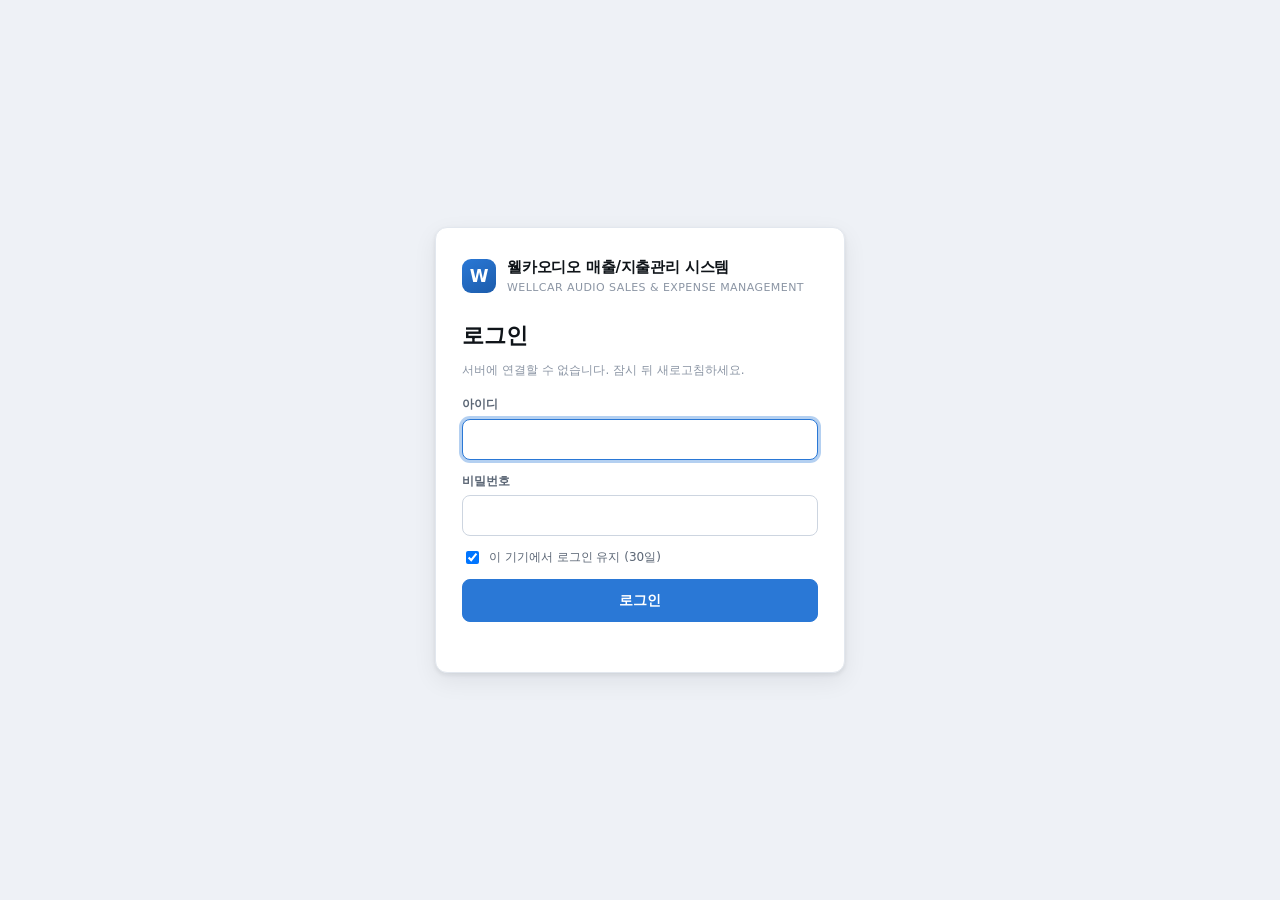
==== commit a7b4ad33: "로그인·권한, 엑셀 내보내기·자동 백업, 이관 검증, 미수금, 전체 내역 조회 추가 고도화 후보 1~5번 요청("다 해줘")을 반영했다.  1. 로그인·권한과 운영 배포 준비   " ====
--- a/static/index.html
+++ b/static/index.html
@@ -8,6 +8,43 @@
 <link rel="stylesheet" href="css/style.css">
 </head>
 <body>
+
+<!-- ================= 로그인 / 처음 사용 설정 ================= -->
+<div id="authScreen" class="auth-screen" hidden>
+  <div class="auth-card">
+    <div class="brand auth-brand">
+      <span class="brand-mark">W</span>
+      <span class="brand-text">
+        <span class="brand-name">웰카오디오 매출/지출관리 시스템</span>
+        <span class="brand-sub">WellCar Audio Sales &amp; Expense Management</span>
+      </span>
+    </div>
+
+    <form id="loginForm" class="auth-form" hidden>
+      <h1>로그인</h1>
+      <p class="auth-sub" id="loginNotice">계정이 없으면 관리자에게 만들어 달라고 요청하세요.</p>
+      <label><span class="lbl">아이디</span><input id="loginUser" autocomplete="username" required></label>
+      <label><span class="lbl">비밀번호</span><input id="loginPass" type="password" autocomplete="current-password" required></label>
+      <label class="check"><input type="checkbox" id="loginRemember" checked> 이 기기에서 로그인 유지 (30일)</label>
+      <button type="submit" class="btn primary block" id="loginSubmit">로그인</button>
+      <p class="auth-error" id="loginError" role="alert"></p>
+    </form>
+
+    <form id="setupForm" class="auth-form" hidden>
+      <h1>처음 사용 설정</h1>
+      <p class="auth-sub">관리자 계정을 만듭니다. <b>설정 코드</b>는 서버를 실행한 창(클라우드라면 서버 로그)에 표시되어 있습니다.</p>
+      <label><span class="lbl">설정 코드</span><input id="setupCode" placeholder="예: ABCD-EFGH" autocomplete="off" required></label>
+      <label><span class="lbl">이름</span><input id="setupName" placeholder="예: 홍길동" maxlength="30"></label>
+      <label><span class="lbl">아이디</span><input id="setupUser" autocomplete="username" placeholder="한글·영문·숫자 2~30자" required></label>
+      <label><span class="lbl">비밀번호 (8자 이상)</span><input id="setupPass" type="password" autocomplete="new-password" minlength="8" required></label>
+      <label><span class="lbl">비밀번호 확인</span><input id="setupPass2" type="password" autocomplete="new-password" minlength="8" required></label>
+      <button type="submit" class="btn primary block">관리자 계정 만들기</button>
+      <p class="auth-error" id="setupError" role="alert"></p>
+    </form>
+  </div>
+</div>
+
+<div id="appShell" hidden>
 <header class="topbar">
   <div class="topbar-inner">
     <div class="brand">
@@ -17,17 +54,31 @@
         <span class="brand-sub">WellCar Audio Sales &amp; Expense Management</span>
       </span>
     </div>
-    <button class="theme-btn" id="themeToggle" title="화면 모드 전환" aria-label="화면 모드 전환">🌓 자동</button>
+    <div class="topbar-actions">
+      <button class="theme-btn" id="themeToggle" title="화면 모드 전환" aria-label="화면 모드 전환">🌓 자동</button>
+      <div class="user-menu">
+        <button class="user-btn" id="userBtn" aria-haspopup="menu" aria-expanded="false" aria-controls="userMenu">
+          <span class="user-avatar" id="userAvatar" aria-hidden="true"></span>
+          <span class="user-text"><span class="user-name" id="userName"></span><span class="user-role" id="userRole"></span></span>
+        </button>
+        <div class="menu" id="userMenu" role="menu" hidden>
+          <button type="button" role="menuitem" id="menuPassword">비밀번호 변경</button>
+          <button type="button" role="menuitem" id="menuLogout">로그아웃</button>
+        </div>
+      </div>
+    </div>
   </div>
   <nav class="tabs" id="mainTabs" aria-label="주요 메뉴">
     <button data-view="dashboard" class="tab active">대시보드</button>
     <button data-view="income" class="tab">매출관리</button>
     <button data-view="expense" class="tab">지출관리</button>
+    <button data-view="balances" class="tab">미수·미지급</button>
     <button data-view="monthly" class="tab">월별 현황</button>
     <button data-view="quarterly" class="tab">분기별 현황</button>
     <button data-view="yearly" class="tab">연도별 현황</button>
-    <button data-view="codes" class="tab">코드관리</button>
-    <button data-view="import" class="tab">엑셀 가져오기</button>
+    <button data-view="data" class="tab">데이터 관리</button>
+    <button data-view="codes" class="tab need-admin">코드관리</button>
+    <button data-view="users" class="tab need-admin">사용자관리</button>
   </nav>
 </header>
 
@@ -64,14 +115,14 @@
       <div class="card">
         <div class="card-head">
           <h3>당일 매출 내역 <span class="count-badge" id="dashIncCount"></span></h3>
-          <button class="btn small primary" id="dashAddIncome">+ 매출 등록</button>
+          <button class="btn small primary need-staff" id="dashAddIncome">+ 매출 등록</button>
         </div>
         <div class="table-wrap" id="dashIncomeList"></div>
       </div>
       <div class="card">
         <div class="card-head">
           <h3>당일 지출 내역 <span class="count-badge" id="dashExpCount"></span></h3>
-          <button class="btn small primary" id="dashAddExpense">+ 지출 등록</button>
+          <button class="btn small primary need-staff" id="dashAddExpense">+ 지출 등록</button>
         </div>
         <div class="table-wrap" id="dashExpenseList"></div>
       </div>
@@ -83,12 +134,15 @@
     <div class="view-head">
       <div class="view-title">
         <h2>매출관리</h2>
-        <p class="view-sub">매출을 건별로 등록하고 최근 내역을 확인·수정합니다.</p>
+        <p class="view-sub">매출을 건별로 등록하고, 기간·검색으로 전체 내역을 찾아 수정합니다.</p>
       </div>
     </div>
     <div class="grid-form">
-      <div class="card">
-        <div class="card-head"><h3 id="incomeFormTitle">매출 등록</h3></div>
+      <div class="card need-staff">
+        <div class="card-head">
+          <h3 id="incomeFormTitle">매출 등록</h3>
+          <span class="form-meta" id="incMeta"></span>
+        </div>
         <form id="incomeForm" class="entry-form">
           <input type="hidden" id="incId">
 
@@ -110,8 +164,8 @@
             <div class="form-grid">
               <label><span class="lbl">거래통화</span><select id="incCurrency"></select></label>
               <label><span class="lbl">CNY 기준환율</span><input type="number" id="incRate" step="0.01" value="1"></label>
-              <label><span class="lbl">수량</span><input type="number" id="incQty" step="1" value="1"></label>
-              <label><span class="lbl">단가</span><input type="number" id="incUnitPrice" step="1" value="0"></label>
+              <label><span class="lbl">수량</span><input type="number" id="incQty" step="any" value="1"></label>
+              <label><span class="lbl">단가</span><input type="number" id="incUnitPrice" step="any" value="0"></label>
               <label class="span-2 field-strong"><span class="lbl">매출액 (KRW) <em>*</em></span><input type="number" id="incAmount" step="1"></label>
             </div>
             <p class="form-hint">CNY 선택 시 <b>매출액 = 수량 × 단가 × 기준환율</b>로 자동 계산됩니다.</p>
@@ -124,9 +178,10 @@
               <label><span class="lbl">세금계산서</span><select id="incTaxInvoice"><option value="N">N</option><option value="Y">Y</option></select></label>
               <label><span class="lbl">부가세</span><input type="number" id="incVat" step="1"></label>
               <label><span class="lbl">순매출액</span><input type="number" id="incNet" step="1" readonly class="ro" tabindex="-1"></label>
-              <label class="span-2"><span class="lbl">계좌</span><select id="incAccount"></select></label>
+              <label><span class="lbl">계좌</span><select id="incAccount"></select></label>
+              <label><span class="lbl">미수금 <button type="button" class="link-btn" id="incAllDue">전액</button></span><input type="number" id="incReceivable" step="1" min="0" value="0"></label>
             </div>
-            <p class="form-hint">결제유형이 <b>카드</b>이거나 세금계산서가 <b>Y</b>이면 부가세(매출액 × 10/110)가 자동 계산됩니다.</p>
+            <p class="form-hint">결제유형이 <b>카드</b>이거나 세금계산서가 <b>Y</b>이면 부가세(매출액 × 10/110)가 자동 계산됩니다. 아직 받지 못한 금액은 <b>미수금</b>에 적으세요.</p>
           </fieldset>
 
           <fieldset class="form-section">
@@ -142,12 +197,24 @@
           </div>
         </form>
       </div>
-      <div class="card">
+      <div class="card list-card">
         <div class="card-head">
-          <h3>최근 매출 내역</h3>
-          <input type="search" id="incSearch" class="input" placeholder="거래처 · 적요 검색">
-        </div>
-        <div class="table-wrap tall" id="incomeList"></div>
+          <h3>매출 내역 <span class="count-badge" id="incCount"></span></h3>
+          <button class="btn small" id="incExport">엑셀로 받기</button>
+        </div>
+        <div class="list-filters">
+          <select class="input" id="incPeriod" aria-label="기간"></select>
+          <span class="date-range">
+            <input type="date" class="input" id="incFrom" aria-label="시작일">
+            <span class="range-sep">~</span>
+            <input type="date" class="input" id="incTo" aria-label="종료일">
+          </span>
+          <select class="input" id="incTypeFilter" aria-label="매출유형"></select>
+          <input type="search" class="input grow" id="incSearch" placeholder="거래처·적요·모델·금액 검색">
+          <label class="check"><input type="checkbox" id="incOutstanding"> 미수금 남은 건만</label>
+        </div>
+        <div class="table-wrap tall" id="incList"></div>
+        <div class="pager" id="incPager"></div>
       </div>
     </div>
   </section>
@@ -157,12 +224,15 @@
     <div class="view-head">
       <div class="view-title">
         <h2>지출관리</h2>
-        <p class="view-sub">지출을 건별로 등록하고 최근 내역을 확인·수정합니다.</p>
+        <p class="view-sub">지출을 건별로 등록하고, 기간·검색으로 전체 내역을 찾아 수정합니다.</p>
       </div>
     </div>
     <div class="grid-form">
-      <div class="card">
-        <div class="card-head"><h3 id="expenseFormTitle">지출 등록</h3></div>
+      <div class="card need-staff">
+        <div class="card-head">
+          <h3 id="expenseFormTitle">지출 등록</h3>
+          <span class="form-meta" id="expMeta"></span>
+        </div>
         <form id="expenseForm" class="entry-form">
           <input type="hidden" id="expId">
 
@@ -183,18 +253,20 @@
             <div class="form-grid">
               <label><span class="lbl">거래통화</span><select id="expCurrency"></select></label>
               <label><span class="lbl">CNY 기준환율</span><input type="number" id="expRate" step="0.01" value="1"></label>
-              <label><span class="lbl">수량</span><input type="number" id="expQty" step="1" value="1"></label>
-              <label><span class="lbl">단가</span><input type="number" id="expUnitPrice" step="1" value="0"></label>
+              <label><span class="lbl">수량</span><input type="number" id="expQty" step="any" value="1"></label>
+              <label><span class="lbl">단가</span><input type="number" id="expUnitPrice" step="any" value="0"></label>
               <label class="span-2 field-strong"><span class="lbl">지출금액 (KRW) <em>*</em></span><input type="number" id="expAmount" step="1"></label>
             </div>
             <p class="form-hint">CNY 선택 시 <b>지출금액 = 수량 × 단가 × 기준환율</b>로 자동 계산됩니다.</p>
           </fieldset>
 
           <fieldset class="form-section">
-            <legend>메모</legend>
+            <legend>정산 · 메모</legend>
             <div class="form-grid">
-              <label class="span-2"><span class="lbl">적요</span><input type="text" id="expMemo" placeholder="용도, 비고 등"></label>
+              <label><span class="lbl">미지급금 <button type="button" class="link-btn" id="expAllDue">전액</button></span><input type="number" id="expPayable" step="1" min="0" value="0"></label>
+              <label><span class="lbl">적요</span><input type="text" id="expMemo" placeholder="용도, 비고 등"></label>
             </div>
+            <p class="form-hint">외상으로 사고 아직 지급하지 않은 금액은 <b>미지급금</b>에 적으세요.</p>
           </fieldset>
 
           <div class="form-actions">
@@ -203,13 +275,60 @@
           </div>
         </form>
       </div>
-      <div class="card">
+      <div class="card list-card">
         <div class="card-head">
-          <h3>최근 지출 내역</h3>
-          <input type="search" id="expSearch" class="input" placeholder="거래처 · 적요 검색">
-        </div>
-        <div class="table-wrap tall" id="expenseList"></div>
-      </div>
+          <h3>지출 내역 <span class="count-badge" id="expCount"></span></h3>
+          <button class="btn small" id="expExport">엑셀로 받기</button>
+        </div>
+        <div class="list-filters">
+          <select class="input" id="expPeriod" aria-label="기간"></select>
+          <span class="date-range">
+            <input type="date" class="input" id="expFrom" aria-label="시작일">
+            <span class="range-sep">~</span>
+            <input type="date" class="input" id="expTo" aria-label="종료일">
+          </span>
+          <select class="input" id="expTypeFilter" aria-label="지출유형"></select>
+          <input type="search" class="input grow" id="expSearch" placeholder="거래처·적요·품목·금액 검색">
+          <label class="check"><input type="checkbox" id="expOutstanding"> 미지급금 남은 건만</label>
+        </div>
+        <div class="table-wrap tall" id="expList"></div>
+        <div class="pager" id="expPager"></div>
+      </div>
+    </div>
+  </section>
+
+  <!-- ================= 미수금·미지급금 ================= -->
+  <section id="view-balances" class="view" hidden>
+    <div class="view-head">
+      <div class="view-title">
+        <h2>미수금·미지급금</h2>
+        <p class="view-sub">아직 받지 못한 매출(미수금)과 아직 지급하지 않은 지출(미지급금)입니다. 입금·지급이 끝나면 <b>완료</b>를 누르세요.</p>
+      </div>
+    </div>
+    <div id="balTiles"></div>
+    <div class="grid-2">
+      <div class="card">
+        <div class="card-head"><h3>거래처별 미수금</h3></div>
+        <div id="balRecClients"></div>
+      </div>
+      <div class="card">
+        <div class="card-head"><h3>거래처별 미지급금</h3></div>
+        <div id="balPayClients"></div>
+      </div>
+    </div>
+    <div class="card">
+      <div class="card-head">
+        <h3>미수금 내역 <span class="count-badge" id="balRecCount"></span></h3>
+        <span class="card-meta">오래된 순 · 경과일은 영업일자 기준</span>
+      </div>
+      <div class="table-wrap" id="balRecList"></div>
+    </div>
+    <div class="card">
+      <div class="card-head">
+        <h3>미지급금 내역 <span class="count-badge" id="balPayCount"></span></h3>
+        <span class="card-meta">오래된 순</span>
+      </div>
+      <div class="table-wrap" id="balPayList"></div>
     </div>
   </section>
 
@@ -325,35 +444,52 @@
     </div>
   </section>
 
-  <!-- ================= 코드관리 ================= -->
-  <section id="view-codes" class="view" hidden>
-    <div class="view-head">
-      <div class="view-title">
-        <h2>코드관리</h2>
-        <p class="view-sub">매출·지출 등록 화면의 드랍다운 항목을 관리합니다. 매출구분과 거래품목은 상위 유형별로 구분됩니다.</p>
-      </div>
-    </div>
-    <div id="codesArea" class="codes-grid"></div>
-  </section>
-
-  <!-- ================= 엑셀 가져오기 ================= -->
-  <section id="view-import" class="view" hidden>
-    <div class="view-head">
-      <div class="view-title">
-        <h2>엑셀 가져오기</h2>
-        <p class="view-sub">기존 경영관리 엑셀 파일의 매출·지출 내역을 이 시스템으로 이관합니다.</p>
-      </div>
-    </div>
-    <div class="card">
+  <!-- ================= 데이터 관리 ================= -->
+  <section id="view-data" class="view" hidden>
+    <div class="view-head">
+      <div class="view-title">
+        <h2>데이터 관리</h2>
+        <p class="view-sub">장부를 엑셀로 내보냅니다. 관리자는 엑셀 가져오기와 백업·복원도 여기서 합니다.</p>
+      </div>
+    </div>
+
+    <div class="card">
+      <div class="card-head">
+        <h3>엑셀 내보내기</h3>
+        <span class="card-meta">세무사 전달 · 보관용</span>
+      </div>
+      <div class="list-filters export-form">
+        <select class="input" id="xpPeriod" aria-label="기간"></select>
+        <span class="date-range">
+          <input type="date" class="input" id="xpFrom" aria-label="시작일">
+          <span class="range-sep">~</span>
+          <input type="date" class="input" id="xpTo" aria-label="종료일">
+        </span>
+        <select class="input" id="xpKind" aria-label="내보낼 내용">
+          <option value="all">매출 + 지출</option>
+          <option value="incomes">매출만</option>
+          <option value="expenses">지출만</option>
+        </select>
+        <button class="btn primary" id="xpDownload">엑셀 파일 받기</button>
+      </div>
+      <p class="form-hint">요약 · 월별손익 · 매출내역 · 지출내역 시트로 저장됩니다. 내보낸 파일은 <b>엑셀 가져오기</b>(관리자)로 다시 불러올 수 있습니다.</p>
+    </div>
+
+    <div class="card need-admin">
+      <div class="card-head">
+        <h3>엑셀 가져오기</h3>
+        <span class="card-meta">기존 경영관리 엑셀 → 이 시스템</span>
+      </div>
       <ul class="guide-list">
-        <li><b>매출집계</b>·<b>지출집계</b> 형식 시트(‘영업일자’와 ‘매출액’ 또는 ‘지출금액’ 열이 있는 시트)를 자동으로 찾아 읽습니다.</li>
-        <li>같은 파일을 다시 올려도 <b>이미 등록된 내역은 건너뜁니다.</b> 안심하고 여러 번 실행할 수 있습니다.</li>
-        <li>파일에 새로 등장하는 매출구분·거래품목·거래처 등의 코드는 <b>코드관리에 자동 추가</b>됩니다.</li>
+        <li><b>매출집계</b>·<b>지출집계</b> 형식 시트(‘영업일자’와 ‘매출액’ 또는 ‘지출금액’ 열이 있는 시트)를 찾아 읽습니다. 여러 연도 파일을 한 번에 올려도 됩니다.</li>
+        <li>저장하기 전에 <b>시트별 건수·금액</b>을 보여 주고, 엑셀의 <b>경영분석 월별 합계</b>와 맞는지 대조합니다.</li>
+        <li>같은 파일을 다시 올려도 <b>이미 등록된 내역은 건너뜁니다.</b> 저장 직전 상태는 자동으로 백업됩니다.</li>
+        <li>매출집계의 <b>미수금</b>은 미수금으로, 매출 행의 <b>미지급금</b>은 적요에 기록됩니다. 새로 나온 코드는 코드관리에 자동 추가됩니다.</li>
       </ul>
       <div class="import-drop" id="importDrop">
-        <input type="file" id="importFile" accept=".xlsx,.xlsm" hidden>
+        <input type="file" id="importFile" accept=".xlsx,.xlsm" multiple hidden>
         <p class="drop-title">엑셀 파일을 여기에 끌어다 놓으세요</p>
-        <p class="drop-sub">.xlsm · .xlsx 형식 지원</p>
+        <p class="drop-sub">.xlsm · .xlsx 형식 지원 · 여러 파일 가능</p>
         <button class="btn primary" id="importBrowse">파일 선택</button>
         <p class="drop-file" id="importFileName"></p>
       </div>
@@ -367,9 +503,95 @@
       </div>
       <div id="importResult" hidden></div>
     </div>
+
+    <div class="card need-admin">
+      <div class="card-head">
+        <h3>백업 · 복원</h3>
+        <div class="head-actions">
+          <button class="btn small" id="backupNow">지금 백업</button>
+          <button class="btn small" id="backupUploadBtn">백업 파일로 복원…</button>
+          <input type="file" id="backupUpload" accept=".db,.sqlite,.sqlite3" hidden>
+        </div>
+      </div>
+      <p class="backup-status" id="backupStatus"></p>
+      <div class="table-wrap" id="backupList"></div>
+    </div>
+  </section>
+
+  <!-- ================= 코드관리 ================= -->
+  <section id="view-codes" class="view" hidden>
+    <div class="view-head">
+      <div class="view-title">
+        <h2>코드관리</h2>
+        <p class="view-sub">매출·지출 등록 화면의 드랍다운 항목을 관리합니다. 매출구분과 거래품목은 상위 유형별로 구분됩니다.</p>
+      </div>
+    </div>
+    <div id="codesArea" class="codes-grid"></div>
+  </section>
+
+  <!-- ================= 사용자관리 ================= -->
+  <section id="view-users" class="view" hidden>
+    <div class="view-head">
+      <div class="view-title">
+        <h2>사용자관리</h2>
+        <p class="view-sub">직원별 계정을 만들고 권한을 정합니다. 퇴사자는 삭제 대신 <b>사용 중지</b>하면 기록이 남습니다.</p>
+      </div>
+      <button class="btn primary" id="userAdd">+ 사용자 추가</button>
+    </div>
+    <div class="card">
+      <div class="table-wrap" id="userList"></div>
+    </div>
+    <div class="card">
+      <div class="card-head"><h3>권한 안내</h3></div>
+      <ul class="guide-list role-guide">
+        <li><b>관리자</b> — 모든 기능 (사용자관리, 코드관리, 엑셀 가져오기, 백업·복원 포함)</li>
+        <li><b>직원</b> — 매출·지출 등록·수정·삭제, 미수·미지급 처리, 조회, 엑셀 내보내기</li>
+        <li><b>조회 전용</b> — 조회와 엑셀 내보내기만 (세무사·동업자 등)</li>
+      </ul>
+    </div>
   </section>
 
 </main>
+</div>
+
+<!-- ================= 대화상자 ================= -->
+<dialog id="pwDialog" class="dialog">
+  <form method="dialog" id="pwForm" class="dialog-form">
+    <h3>비밀번호 변경</h3>
+    <label><span class="lbl">현재 비밀번호</span><input type="password" id="pwCurrent" autocomplete="current-password" required></label>
+    <label><span class="lbl">새 비밀번호 (8자 이상)</span><input type="password" id="pwNew" autocomplete="new-password" minlength="8" required></label>
+    <label><span class="lbl">새 비밀번호 확인</span><input type="password" id="pwNew2" autocomplete="new-password" minlength="8" required></label>
+    <p class="form-hint">바꾸면 다른 기기의 로그인은 모두 해제됩니다.</p>
+    <p class="auth-error" id="pwError" role="alert"></p>
+    <div class="form-actions">
+      <button type="submit" class="btn primary" value="ok">변경</button>
+      <button type="button" class="btn ghost" data-close>취소</button>
+    </div>
+  </form>
+</dialog>
+
+<dialog id="userDialog" class="dialog">
+  <form method="dialog" id="userForm" class="dialog-form">
+    <h3 id="userDialogTitle">사용자 추가</h3>
+    <input type="hidden" id="udId">
+    <label><span class="lbl">이름</span><input id="udName" maxlength="30" placeholder="예: 김직원"></label>
+    <label><span class="lbl">아이디</span><input id="udUser" autocomplete="off" placeholder="한글·영문·숫자 2~30자" required></label>
+    <label><span class="lbl">권한</span>
+      <select id="udRole">
+        <option value="staff">직원</option>
+        <option value="viewer">조회 전용</option>
+        <option value="admin">관리자</option>
+      </select>
+    </label>
+    <label><span class="lbl" id="udPassLabel">비밀번호 (8자 이상)</span><input type="password" id="udPass" autocomplete="new-password" minlength="8"></label>
+    <label class="check" id="udActiveWrap"><input type="checkbox" id="udActive" checked> 사용 중 (끄면 로그인할 수 없음)</label>
+    <p class="auth-error" id="udError" role="alert"></p>
+    <div class="form-actions">
+      <button type="submit" class="btn primary" value="ok">저장</button>
+      <button type="button" class="btn ghost" data-close>취소</button>
+    </div>
+  </form>
+</dialog>
 
 <datalist id="clientList"></datalist>
 <div id="tooltip" class="tooltip" hidden></div>
--- a/static/css/style.css
+++ b/static/css/style.css
@@ -34,6 +34,9 @@
   --good-soft: #e4f4ea;
   --bad: #c0392f;
   --bad-soft: #fdeceb;
+  --warn: #9a5b00;
+  --warn-soft: #fff1db;
+  --backdrop: rgba(15, 20, 25, .45);
 
   /* type scale */
   --fs-micro: 11px;
@@ -75,6 +78,9 @@
     --good-soft: #14301f;
     --bad: #ef6f68;
     --bad-soft: #35191a;
+    --warn: #f0a640;
+    --warn-soft: #3a2912;
+    --backdrop: rgba(0, 0, 0, .6);
   }
 }
 
@@ -103,6 +109,9 @@
   --good-soft: #14301f;
   --bad: #ef6f68;
   --bad-soft: #35191a;
+  --warn: #f0a640;
+  --warn-soft: #3a2912;
+  --backdrop: rgba(0, 0, 0, .6);
 }
 
 /* ---------------- base ---------------- */
@@ -147,8 +156,9 @@
   font-size: var(--fs-micro); color: var(--ink-3);
   letter-spacing: .04em; text-transform: uppercase;
 }
+.topbar-actions { margin-left: auto; display: flex; align-items: center; gap: 8px; flex: none; }
 .theme-btn {
-  margin-left: auto; flex: none;
+  flex: none;
   border: 1px solid var(--hairline-strong); background: var(--surface);
   color: var(--ink-2); padding: 6px 12px; border-radius: 999px;
   font-size: var(--fs-sm); font-weight: 600; cursor: pointer;
@@ -187,7 +197,8 @@
 
 .grid-2 { display: grid; grid-template-columns: minmax(0, 1fr) minmax(0, 1fr); gap: 18px; }
 .grid-form { display: grid; grid-template-columns: minmax(0, 440px) minmax(0, 1fr); gap: 18px; align-items: start; }
-@media (max-width: 1000px) { .grid-2, .grid-form { grid-template-columns: 1fr; } }
+/* minmax(0, …): 넓은 표가 칸을 밀어 늘리지 않고 표 안에서 가로 스크롤되게 */
+@media (max-width: 1000px) { .grid-2, .grid-form { grid-template-columns: minmax(0, 1fr); } }
 
 /* ---------------- cards ---------------- */
 .card {
@@ -502,3 +513,161 @@
   font-weight: 600; z-index: 80; box-shadow: var(--shadow-lift);
 }
 .toast.error { background: var(--bad); color: #fff; }
+
+/* ---------------- 로그인 · 처음 설정 ---------------- */
+.auth-screen {
+  min-height: 100vh; display: grid; place-items: center;
+  padding: 24px 16px; background: var(--page);
+}
+.auth-screen[hidden], #appShell[hidden] { display: none; }
+.auth-card {
+  width: 100%; max-width: 410px; background: var(--surface);
+  border: 1px solid var(--hairline); border-radius: var(--radius);
+  box-shadow: var(--shadow-lift); padding: 28px 26px 22px;
+}
+.auth-brand { margin-bottom: 22px; }
+.auth-form, .dialog-form { display: flex; flex-direction: column; gap: 12px; }
+.auth-form[hidden] { display: none; }
+.auth-form h1 { font-size: var(--fs-xl); }
+.auth-sub { margin: -4px 0 4px; font-size: var(--fs-sm); color: var(--ink-3); }
+.auth-sub b { color: var(--ink-2); }
+.auth-form label, .dialog-form label {
+  display: flex; flex-direction: column; gap: 5px;
+  font-size: var(--fs-sm); color: var(--ink-2); font-weight: 600;
+}
+.auth-form input:not([type="checkbox"]), .dialog-form input:not([type="checkbox"]), .dialog-form select {
+  padding: 9px 11px; border: 1px solid var(--hairline-strong);
+  border-radius: var(--radius-sm); background: var(--surface); color: var(--ink);
+  font-size: var(--fs-base); min-width: 0;
+}
+.auth-form input:focus, .dialog-form input:focus, .dialog-form select:focus {
+  outline: none; border-color: var(--accent); box-shadow: 0 0 0 3px var(--accent-ring);
+}
+.dialog-form input[readonly] { background: var(--surface-sunken); color: var(--ink-3); }
+label.check, .auth-form label.check, .dialog-form label.check {
+  flex-direction: row; align-items: center; gap: 7px;
+  font-weight: 500; cursor: pointer; color: var(--ink-2);
+}
+label.check[hidden] { display: none; }
+.btn.block { width: 100%; padding: 10px 15px; }
+.auth-error { min-height: 1.3em; margin: 0; color: var(--bad); font-size: var(--fs-sm); font-weight: 600; }
+
+/* ---------------- 사용자 메뉴 ---------------- */
+.user-menu { position: relative; }
+.user-btn {
+  display: flex; align-items: center; gap: 8px; cursor: pointer;
+  border: 1px solid var(--hairline-strong); background: var(--surface);
+  border-radius: 999px; padding: 3px 12px 3px 3px; color: var(--ink);
+}
+.user-btn:hover { border-color: var(--accent); }
+.user-avatar {
+  width: 28px; height: 28px; border-radius: 50%; flex: none;
+  background: var(--accent-soft); color: var(--accent-ink);
+  display: grid; place-items: center; font-weight: 750; font-size: var(--fs-sm);
+}
+.user-text { display: flex; flex-direction: column; line-height: 1.2; text-align: left; }
+.user-name { font-size: var(--fs-sm); font-weight: 700; }
+.user-role { font-size: var(--fs-micro); color: var(--ink-3); }
+.menu {
+  position: absolute; right: 0; top: calc(100% + 6px); min-width: 160px; z-index: 50;
+  background: var(--surface); border: 1px solid var(--hairline-strong);
+  border-radius: var(--radius-sm); box-shadow: var(--shadow-lift); padding: 4px;
+}
+.menu[hidden] { display: none; }
+.menu button {
+  display: block; width: 100%; text-align: left; border: none; background: none;
+  padding: 8px 12px; border-radius: 6px; cursor: pointer; font-size: var(--fs-base);
+}
+.menu button:hover { background: var(--surface-sunken); color: var(--accent); }
+@media (max-width: 640px) {
+  .user-text, .brand-sub { display: none; }
+  .user-btn { padding: 3px; }
+  .topbar-inner { padding: 10px 16px 8px; }
+  .tabs { padding: 0 16px; }
+  main { padding: 18px 16px 64px; }
+}
+
+/* ---------------- 권한별 표시 ---------------- */
+body:not(.role-admin) .need-admin { display: none !important; }
+body.role-viewer .need-staff { display: none !important; }
+body.role-viewer .grid-form { grid-template-columns: minmax(0, 1fr); }
+
+/* ---------------- 목록 필터 · 페이지 ---------------- */
+.list-filters { display: flex; flex-wrap: wrap; gap: 8px; align-items: center; margin-bottom: 12px; }
+.list-filters .input { padding: 6px 9px; font-size: var(--fs-sm); }
+.list-filters .grow { flex: 1 1 170px; }
+.list-filters label.check { font-size: var(--fs-sm); }
+.date-range { display: inline-flex; align-items: center; gap: 4px; flex-wrap: wrap; }
+.range-sep { color: var(--ink-3); }
+.pager { display: flex; flex-wrap: wrap; align-items: center; gap: 4px; margin-top: 12px; }
+.pager:empty { display: none; }
+.pg {
+  min-width: 32px; height: 32px; padding: 0 8px; cursor: pointer;
+  border: 1px solid var(--hairline-strong); background: var(--surface); border-radius: 8px;
+  font-weight: 600; font-size: var(--fs-sm); color: var(--ink-2); font-variant-numeric: tabular-nums;
+}
+.pg:hover:not(:disabled) { border-color: var(--accent); color: var(--accent); }
+.pg.on { background: var(--accent); border-color: var(--accent); color: #fff; }
+.pg:disabled { opacity: .4; cursor: default; }
+.pg-gap { color: var(--ink-3); padding: 0 2px; }
+.pager-info { margin-left: auto; font-size: var(--fs-sm); color: var(--ink-3); font-variant-numeric: tabular-nums; }
+
+/* ---------------- 미수·미지급, 상태 표시 ---------------- */
+.form-meta { font-size: var(--fs-micro); color: var(--ink-3); }
+.link-btn {
+  border: none; background: none; padding: 0 0 0 6px; cursor: pointer;
+  color: var(--accent); font-size: var(--fs-micro); font-weight: 700;
+}
+.link-btn:hover { text-decoration: underline; }
+.due { color: var(--warn); font-weight: 700; }
+.muted { color: var(--ink-3); }
+.tag.cur { color: var(--accent-ink); background: var(--accent-soft); border-color: transparent; }
+.tag.role-admin { color: var(--accent-ink); background: var(--accent-soft); border-color: transparent; }
+.status {
+  display: inline-flex; align-items: center; gap: 4px; white-space: nowrap;
+  font-size: var(--fs-sm); font-weight: 700; padding: 1px 8px; border-radius: 999px;
+}
+.status.ok { color: var(--good); background: var(--good-soft); }
+.status.warn { color: var(--warn); background: var(--warn-soft); }
+.status.info { color: var(--accent-ink); background: var(--accent-soft); }
+.age { font-weight: 600; color: var(--ink-2); }
+.age.mid { color: var(--warn); }
+.age.old { color: var(--bad); }
+.icon-btn.ok { color: var(--good); }
+.icon-btn.ok:hover { background: var(--good-soft); color: var(--good); }
+.metric[data-goto] { cursor: pointer; transition: background .15s; }
+.metric[data-goto]:hover { background: var(--surface-sunken); }
+table.data.compact th, table.data.compact td { padding: 6px 9px; }
+table.data tr.off td { color: var(--ink-3); }
+table.data td label.check { font-weight: 600; color: var(--ink); }
+
+/* ---------------- 가져오기 대조 · 백업 ---------------- */
+.recon {
+  margin-top: 16px; padding: 12px 14px; border-radius: var(--radius-sm);
+  border: 1px solid var(--hairline); background: var(--surface-sunken);
+}
+.recon-head { display: flex; flex-wrap: wrap; gap: 8px; align-items: center; margin-bottom: 10px; }
+.recon table.data th { background: var(--surface-sunken); }
+.recon .form-hint { margin-top: 8px; }
+.issues { margin-top: 14px; font-size: var(--fs-sm); }
+.issues summary { cursor: pointer; font-weight: 700; color: var(--ink-2); }
+.issues li.skip { color: var(--warn); }
+.issues ul {
+  margin: 8px 0 0; padding-left: 18px; max-height: 240px; overflow-y: auto;
+  color: var(--ink-2); display: flex; flex-direction: column; gap: 3px;
+}
+.import-result-box .muted { font-size: var(--fs-sm); }
+.backup-status { margin: -4px 0 12px; font-size: var(--fs-sm); color: var(--ink-2); line-height: 1.7; }
+.head-actions { display: flex; gap: 6px; flex-wrap: wrap; }
+.role-guide { margin: 0; }
+
+/* ---------------- 대화상자 ---------------- */
+.dialog {
+  border: 1px solid var(--hairline-strong); border-radius: var(--radius); padding: 0;
+  width: min(420px, calc(100vw - 32px)); background: var(--surface); color: var(--ink);
+  box-shadow: var(--shadow-lift);
+}
+.dialog::backdrop { background: var(--backdrop); }
+.dialog-form { padding: 22px 22px 18px; }
+.dialog-form h3 { font-size: var(--fs-lg); margin-bottom: 2px; }
+.dialog-form .form-hint { margin: 0; }
